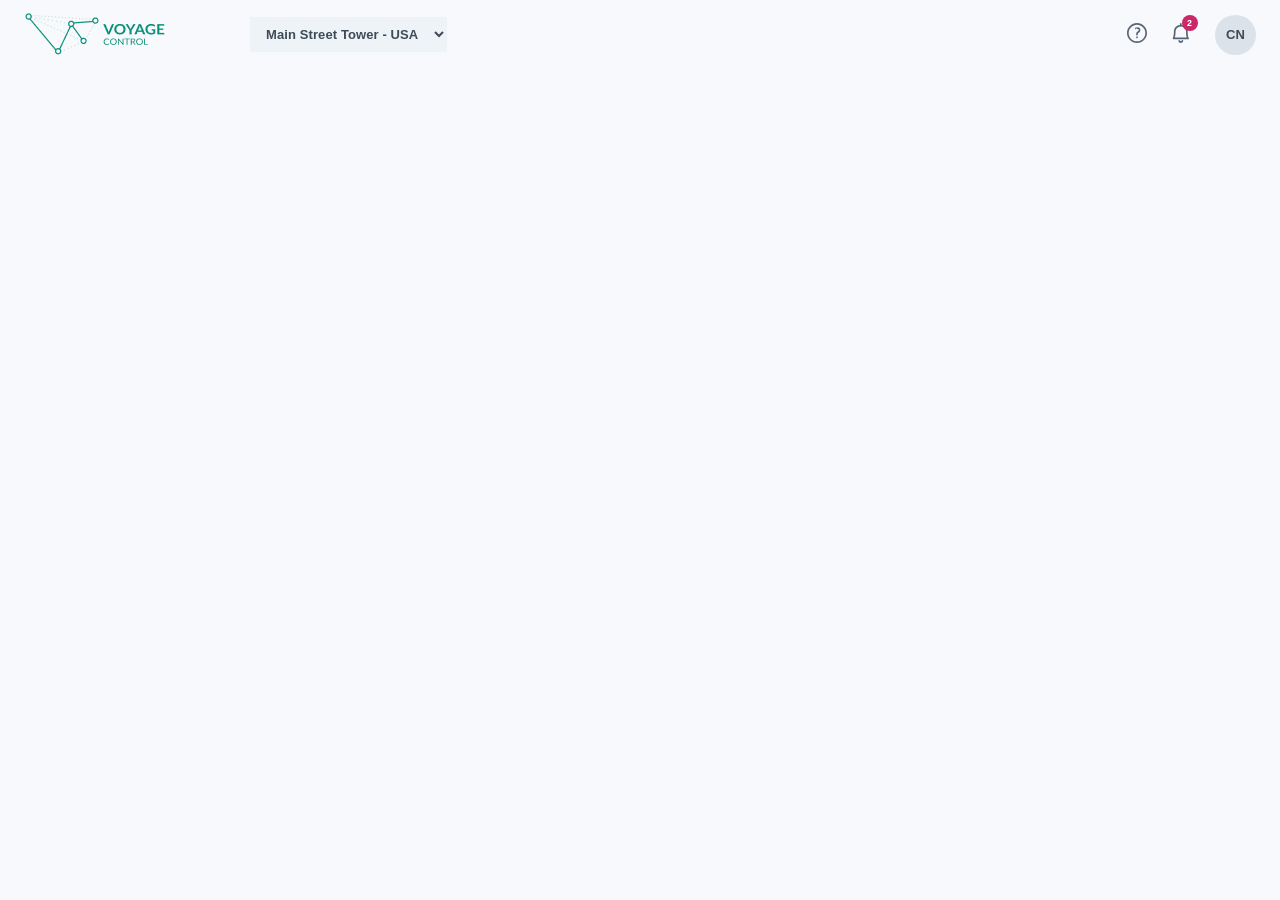
==== task-2/index.html @ c10b0221 "font face added and figma 2 started" ====
<!DOCTYPE html>
<html lang="en">
  <head>
    <meta charset="UTF-8" />
    <meta name="viewport" content="width=device-width, initial-scale=1.0" />
    <title>Voyage Control</title>
    <link rel="icon" type="image/x-icon" href="./assets/images/favicon.png" />
    <link rel="stylesheet" href="./assets/fonts/inter/stylesheet.css" />
    <link rel="stylesheet" href="./assets/fonts/poppins/stylesheet.css" />
    <link rel="stylesheet" href="./assets/css/style.css" />
  </head>
  <body>
    <!-- header -->
    <header class="container header">
      <nav class="header__nav">
        <a class="header__nav__logo" href="#">
          <img
            class="header__nav__logo__img"
            src="./assets/images/logo.png"
            alt="logo"
          />
        </a>
        <div class="header__nav__menu">
          <select class="header__nav__menu__select inter-13-bold" name="place">
            <option value="main street tower - usa">
              Main Street Tower - USA
            </option>
          </select>
          <div class="header__nav__menu__options">
            <button class="header__nav__menu__options__btn">
              <img
                class="header__nav__menu__options__btn__icon"
                src="./assets/images/help.svg"
                alt="help icon"
              />
            </button>
            <button class="header__nav__menu__options__btn relative">
              <img
                class="header__nav__menu__options__btn__icon"
                src="./assets/images/alram-bell.svg"
                alt="notification icon"
              />
              <span class="notification__count">2</span>
            </button>
            <button class="header__nav__menu__options__btnUser inter-13-bold">CN</button>
          </div>
        </div>
      </nav>
    </header>
  </body>
</html>
---- task-2/assets/fonts/inter/stylesheet.css ----
@font-face {
    font-family: 'Inter';
    src: url('Inter-ExtraLight.woff2') format('woff2'),
        url('Inter-ExtraLight.woff') format('woff'),
        url('Inter-ExtraLight.ttf') format('truetype');
    font-weight: 200;
    font-style: normal;
    font-display: swap;
}

@font-face {
    font-family: 'Inter';
    src: url('Inter-SemiBold.woff2') format('woff2'),
        url('Inter-SemiBold.woff') format('woff'),
        url('Inter-SemiBold.ttf') format('truetype');
    font-weight: 600;
    font-style: normal;
    font-display: swap;
}

@font-face {
    font-family: 'Inter';
    src: url('Inter-Light.woff2') format('woff2'),
        url('Inter-Light.woff') format('woff'),
        url('Inter-Light.ttf') format('truetype');
    font-weight: 300;
    font-style: normal;
    font-display: swap;
}

@font-face {
    font-family: 'Inter';
    src: url('Inter-Medium.woff2') format('woff2'),
        url('Inter-Medium.woff') format('woff'),
        url('Inter-Medium.ttf') format('truetype');
    font-weight: 500;
    font-style: normal;
    font-display: swap;
}

@font-face {
    font-family: 'Inter';
    src: url('Inter-Thin.woff2') format('woff2'),
        url('Inter-Thin.woff') format('woff'),
        url('Inter-Thin.ttf') format('truetype');
    font-weight: 100;
    font-style: normal;
    font-display: swap;
}

@font-face {
    font-family: 'Inter';
    src: url('Inter-Bold.woff2') format('woff2'),
        url('Inter-Bold.woff') format('woff'),
        url('Inter-Bold.ttf') format('truetype');
    font-weight: bold;
    font-style: normal;
    font-display: swap;
}

@font-face {
    font-family: 'Inter';
    src: url('Inter-Regular.woff2') format('woff2'),
        url('Inter-Regular.woff') format('woff'),
        url('Inter-Regular.ttf') format('truetype');
    font-weight: normal;
    font-style: normal;
    font-display: swap;
}
---- task-2/assets/fonts/poppins/stylesheet.css ----
@font-face {
    font-family: 'Poppins';
    src: url('Poppins-Regular.woff2') format('woff2'),
        url('Poppins-Regular.woff') format('woff'),
        url('Poppins-Regular.ttf') format('truetype');
    font-weight: normal;
    font-style: normal;
    font-display: swap;
}

@font-face {
    font-family: 'Poppins';
    src: url('Poppins-Light.woff2') format('woff2'),
        url('Poppins-Light.woff') format('woff'),
        url('Poppins-Light.ttf') format('truetype');
    font-weight: 300;
    font-style: normal;
    font-display: swap;
}

@font-face {
    font-family: 'Poppins';
    src: url('Poppins-Medium.woff2') format('woff2'),
        url('Poppins-Medium.woff') format('woff'),
        url('Poppins-Medium.ttf') format('truetype');
    font-weight: 500;
    font-style: normal;
    font-display: swap;
}

@font-face {
    font-family: 'Poppins';
    src: url('Poppins-Thin.woff2') format('woff2'),
        url('Poppins-Thin.woff') format('woff'),
        url('Poppins-Thin.ttf') format('truetype');
    font-weight: 100;
    font-style: normal;
    font-display: swap;
}

@font-face {
    font-family: 'Poppins';
    src: url('Poppins-SemiBold.woff2') format('woff2'),
        url('Poppins-SemiBold.woff') format('woff'),
        url('Poppins-SemiBold.ttf') format('truetype');
    font-weight: 600;
    font-style: normal;
    font-display: swap;
}

@font-face {
    font-family: 'Poppins';
    src: url('Poppins-ExtraLight.woff2') format('woff2'),
        url('Poppins-ExtraLight.woff') format('woff'),
        url('Poppins-ExtraLight.ttf') format('truetype');
    font-weight: 200;
    font-style: normal;
    font-display: swap;
}

@font-face {
    font-family: 'Poppins';
    src: url('Poppins-Bold.woff2') format('woff2'),
        url('Poppins-Bold.woff') format('woff'),
        url('Poppins-Bold.ttf') format('truetype');
    font-weight: bold;
    font-style: normal;
    font-display: swap;
}
---- task-2/assets/css/style.css ----
:root {
  --mono-bg: rgba(247, 249, 252, 1);
  --mono-body: rgba(63, 75, 87, 1);
  --mono-display: rgba(35, 45, 56, 1);
  --mono-label: rgba(87, 100, 115, 1);
  --mono-line: rgba(219, 226, 233, 1);
  --mono-white: rgba(255, 255, 255, 1);
  --mono-input: rgba(239, 243, 246, 1);
  --primary-default: rgba(11, 144, 123, 1);
  --secondary-default: rgba(31, 108, 191, 1);
  --warning-bg: rgba(255, 248, 233, 1);
  --warning-light: rgba(255, 235, 191, 1);
  --danger-default: rgba(202, 40, 103, 1);
}

* {
  box-sizing: border-box;
  margin: 0;
  padding: 0;
  line-height: 1;
}

html {
  font-size: 10px;
}
body {
  background: var(--mono-bg);
  color: #173b58;
  font-family: "Inter";
}

/* utility classes */

.inter-13-regular {
  font-size: 13px;
  font-weight: 500;
  line-height: 22px;
  letter-spacing: 0.1px;
}
.inter-13-bold {
  font-size: 13px;
  font-weight: 600;
  line-height: 22px;
  letter-spacing: 0.1px;
}
.inter-15-bold {
  font-size: 15px;
  font-weight: 600;
  line-height: 24px;
  letter-spacing: 0.1px;
}
.container {
  max-width: 1440px;
  margin: 0 auto;
  padding: 0 24px;
}
.relative {
  position: relative;
}

/* header */

.header__nav {
  display: flex;
  padding: 6px 0;
  align-items: center;
  gap: 24px;
}
.header__nav__logo {
  padding: 4px 60px 4px 0;
}
.header__nav__menu {
  display: flex;
  justify-content: space-between;
  align-items: center;
  gap: 24px;
  width: 100%;
}
.header__nav__menu__select {
  padding: 9px 12px;
  background: rgba(9, 115, 98, 0.04);
  border: none;
  color: var(--mono-body);
}
.header__nav__menu__options {
  display: flex;
  gap: 24px;
  justify-content: space-between;
  gap: 24px;
}
.header__nav__menu__options__btn {
  border: none;
  background: var(--mono-bg);
}
.header__nav__menu__options__btnUser {
  border: none;
  color: var(--mono-body);
  background: var(--mono-line);
  padding: 9px 11px;
  border-radius: 50%;
}
.header__nav__menu__options__btn__icon {
  width: 20px;
  height: 20px;
}

.notification__count {
  position: absolute;
  top: 0;
  left: 11px;
  background: var(--danger-default);
  color: var(--mono-white);
  border-radius: 50%;
  padding: 0 5px;
  font-size: 9px;
  font-weight: 600;
  line-height: 16px;
  letter-spacing: 1px;
  text-align: center;
}
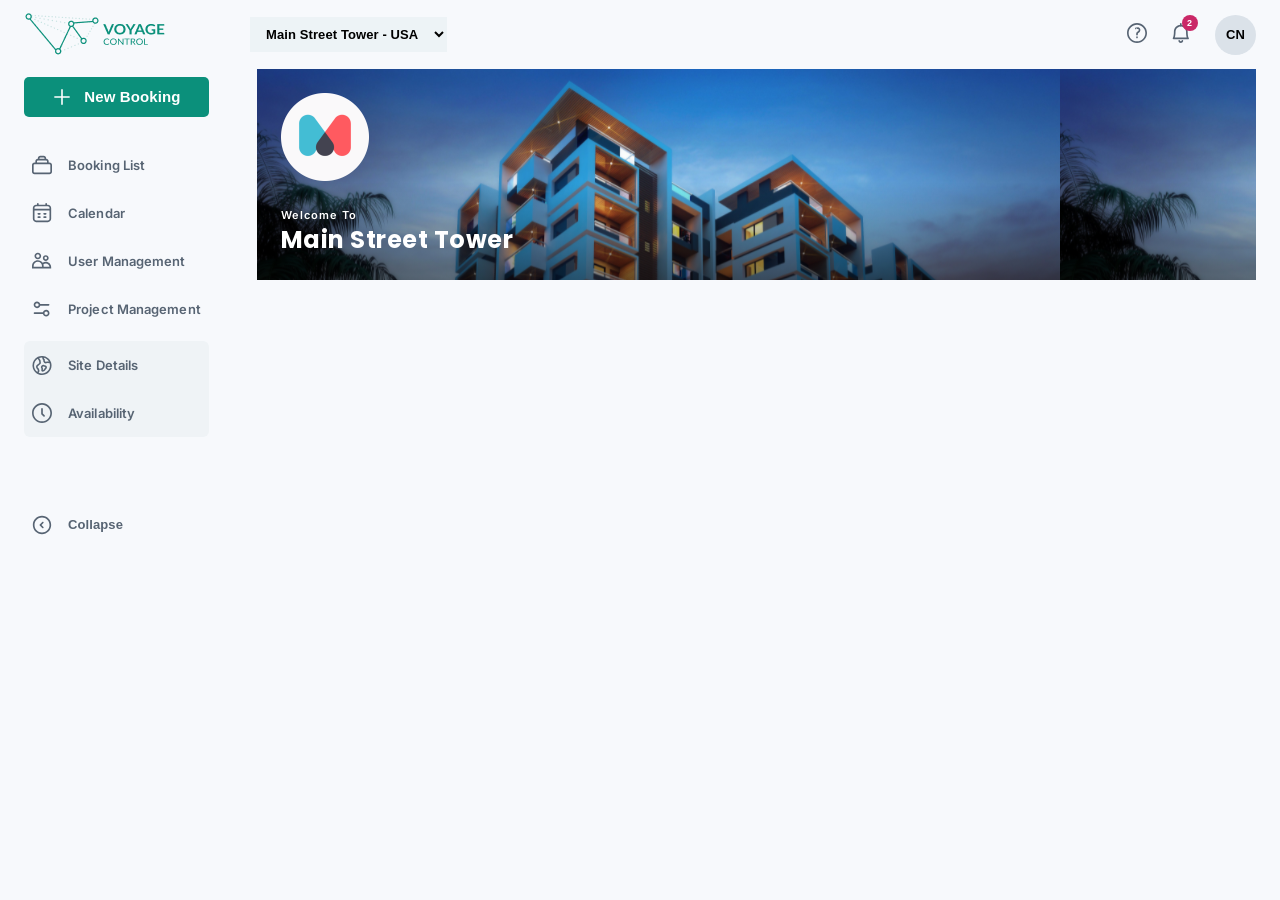
==== commit df009ba7: "figma 2 aside completed" ====
--- a/task-2/index.html
+++ b/task-2/index.html
@@ -42,10 +42,146 @@
               />
               <span class="notification__count">2</span>
             </button>
-            <button class="header__nav__menu__options__btnUser inter-13-bold">CN</button>
+            <div class="header__nav__menu__options__user">
+              <button
+                class="header__nav__menu__options__user__btn inter-13-bold"
+              >
+                CN
+              </button>
+              <ul
+                class="header__nav__menu__options__user__options inter-13-regular"
+              >
+                <li class="header__nav__menu__options__user__options__li">
+                  <img
+                    class="header__nav__menu__options__user__options__li__img"
+                    src="./assets/images/my-account.svg"
+                    alt="Profile"
+                  />
+                  My Account
+                </li>
+                <li class="header__nav__menu__options__user__options__li">
+                  <img
+                    class="header__nav__menu__options__user__options__li__img"
+                    src="./assets/images/my-organization.svg"
+                    alt="organization logo"
+                  />
+                  My Organization
+                </li>
+                <li class="header__nav__menu__options__user__options__li">
+                  <img
+                    class="header__nav__menu__options__user__options__li__img"
+                    src="./assets/images/notifications.svg"
+                    alt="notification bell"
+                  />
+                  Notifications
+                </li>
+                <li class="header__nav__menu__options__user__options__li">
+                  <img
+                    class="header__nav__menu__options__user__options__li__img"
+                    src="./assets/images/logout-in-circle.svg"
+                    alt="logout"
+                  />
+                  Log Out
+                </li>
+              </ul>
+            </div>
           </div>
         </div>
       </nav>
     </header>
+
+    <div class="content">
+      <!-- aside -->
+      <aside class="aside">
+        <button class="aside__booking-btn cursor-pointer">
+          <img class="aside__booking-btn__img aside-icon" src="./assets/images/new-booking.svg" alt="plus icon">
+          <span class="aside__booking-btn__text aside-label inter-15-bold">New Booking</span>
+        </button>
+        <ul class="aside__menu">
+          <li class="aside__menu__li cursor-pointer">
+            <img
+              class="aside__menu__li__img aside-icon"
+              src="./assets/images/booking-list.svg"
+              alt="list"
+            />
+            <span class="aside__menu__li__text aside-label inter-13-bold">
+              Booking List
+            </span>
+          </li>
+          <li class="aside__menu__li cursor-pointer">
+            <img
+              class="aside__menu__li__img aside-icon"
+              src="./assets/images/calandar.svg"
+              alt="calendar"
+            />
+            <span class="aside__menu__li__text aside-label inter-13-bold">
+              Calendar
+            </span>
+          </li>
+          <li class="aside__menu__li cursor-pointer">
+            <img
+              class="aside__menu__li__img aside-icon"
+              src="./assets/images/user-management.svg"
+              alt="user icon"
+            />
+            <span class="aside__menu__li__text aside-label inter-13-bold">
+              User Management
+            </span>
+          </li>
+          <li class="aside__menu__li cursor-pointer">
+            <img
+              class="aside__menu__li__img aside-icon"
+              src="./assets/images/project-management.svg"
+              alt="manage icon"
+            />
+            <span class="aside__menu__li__text aside-label inter-13-bold">
+              Project Management
+            </span>
+          </li>
+          <div class="aside__menu__diff">
+            <li class="aside__menu__li cursor-pointer">
+              <img
+                class="aside__menu__li__img aside-icon"
+                src="./assets/images/site-details.svg"
+                alt="earth icon"
+              />
+              <span class="aside__menu__li__text aside-label inter-13-bold">
+                Site Details
+              </span>
+            </li>
+            <li class="aside__menu__li cursor-pointer">
+              <img
+                class="aside__menu__li__img aside-icon"
+                src="./assets/images/availability.svg"
+                alt="clock"
+              />
+              <span class="aside__menu__li__text aside-label inter-13-bold">
+                Availability
+              </span>
+            </li>
+          </div>
+        </ul>
+        <button class="aside__collapse-btn cursor-pointer">
+          <img class="aside__collapse-btn__img aside-icon" src="./assets/images/collapse.svg" alt="collapse icon" >
+          <span class="aside__collapse-btn__text aside-label aside-label inter-13-bold">
+            Collapse
+          </span>
+        </button>
+      </aside>
+
+      <main class="main">
+        <div class="main__banner">
+          <img class="main__banner__logo" src="./assets/images/m-logo.png" alt="main street tower logo">
+          <div class="main__banner__card">
+            <h6 class="main__banner__card__greeting">Welcome To</h6>
+            <h5 class="main__banner__card__place">Main Street Tower</h5>
+          </div>
+        </div>
+      </main>
+    </div>
+
+    <!-- script -->
+    <script src="./assets/js/jquery-3.7.1.min.js.js"></script>
+    <script src="./assets/js/script.js"></script>
   </body>
 </html>
--- a/task-2/assets/css/style.css
+++ b/task-2/assets/css/style.css
@@ -25,7 +25,7 @@
 }
 body {
   background: var(--mono-bg);
-  color: #173b58;
+  color: var(--mono-body);
   font-family: "Inter";
 }
 
@@ -50,12 +50,15 @@
   letter-spacing: 0.1px;
 }
 .container {
+  padding: 0 24px;
   max-width: 1440px;
   margin: 0 auto;
-  padding: 0 24px;
 }
 .relative {
   position: relative;
+}
+.cursor-pointer {
+  cursor: pointer;
 }
 
 /* header */
@@ -80,7 +83,6 @@
   padding: 9px 12px;
   background: rgba(9, 115, 98, 0.04);
   border: none;
-  color: var(--mono-body);
 }
 .header__nav__menu__options {
   display: flex;
@@ -91,19 +93,11 @@
 .header__nav__menu__options__btn {
   border: none;
   background: var(--mono-bg);
-}
-.header__nav__menu__options__btnUser {
-  border: none;
-  color: var(--mono-body);
-  background: var(--mono-line);
-  padding: 9px 11px;
-  border-radius: 50%;
 }
 .header__nav__menu__options__btn__icon {
   width: 20px;
   height: 20px;
 }
-
 .notification__count {
   position: absolute;
   top: 0;
@@ -118,3 +112,152 @@
   letter-spacing: 1px;
   text-align: center;
 }
+.header__nav__menu__options__user {
+  position: relative;
+}
+.header__nav__menu__options__user__btn {
+  border: none;
+  background: var(--mono-line);
+  padding: 9px 11px;
+  border-radius: 50%;
+}
+.header__nav__menu__options__user__options {
+  list-style: none;
+  background: var(--mono-white);
+  padding: 16px 8px;
+  border-radius: 8px;
+  position: absolute;
+  right: -20px;
+  z-index: 4;
+  display: none;
+}
+.header__nav__menu__options__user__options__li {
+  padding: 5px 16px 5px 4px;
+  color: var(--mono-label);
+  display: flex;
+  align-items: center;
+  text-wrap: nowrap;
+}
+.header__nav__menu__options__user__options__li__img {
+  width: 16px;
+  height: 16px;
+  margin-right: 12px;
+}
+.content {
+  max-width: 1440px;
+  margin: 0 auto;
+  display: flex;
+  gap: 0;
+}
+
+/* aside */
+
+.aside {
+  padding: 8px 24px 24px 24px;
+  display: flex;
+  flex-direction: column;
+  justify-content: space-between;
+  gap: 24px;
+}
+.aside-icon {
+  width: 20px;
+  height: 20px;
+}
+.aside-label {
+  text-wrap: nowrap;
+}
+.aside__booking-btn {
+  width: 100%;
+  padding: 8px;
+  display: flex;
+  gap: 12px;
+  align-items: center;
+  justify-content: center;
+  width: 100%;
+  color: var(--mono-white);
+  background: var(--primary-default);
+  border: none;
+  border-radius: 5px;
+}
+.aside__booking-btn__img {
+  margin: 2px 0;
+}
+.aside__menu {
+  list-style: none;
+  padding: 8px 0 48px 0;
+  display: flex;
+  flex-direction: column;
+  gap: 16px;
+}
+.aside__menu__li {
+  display: flex;
+  align-items: center;
+  gap: 16px;
+  padding: 5px 8px;
+  color: var(--mono-label);
+}
+.aside__menu__diff {
+  padding: 8px 0;
+  background: var(--mono-input);
+  display: flex;
+  flex-direction: column;
+  gap: 16px;
+  border-radius: 6px;
+}
+.aside__collapse-btn {
+  padding: 5px 8px;
+  display: flex;
+  align-items: center;
+  gap: 16px;
+  border: none;
+  background: var(--mono-bg);
+  color: var(--mono-label);
+}
+.aside__menu__li__img,
+.aside__collapse-btn__img {
+  margin: 1px 0;
+}
+.aside__collapse-btn__img {
+  transition: transform 0.3s ease;
+}
+.rotate-18 {
+  transform: rotate(180deg) !important;
+}
+
+/* main */
+
+.main {
+  padding: 0 24px;
+  width: 100%;
+}
+
+.main__banner {
+  background-image: url("../images/main-street-tower.png");
+}
+.main__banner__logo {
+  margin: 24px 0 0 24px;
+  width: 88px;
+  height: auto;
+}
+.main__banner__card {
+  padding: 24px;
+  color: var(--mono-white);
+  background: linear-gradient(
+    180deg,
+    rgba(0, 0, 0, 0) 0%,
+    rgba(0, 0, 0, 0.5) 100%
+  );
+}
+.main__banner__card__greeting {
+  font-size: 11px;
+  font-weight: 600;
+  line-height: 18px;
+  letter-spacing: 1px;
+}
+.main__banner__card__place {
+  font-family: Poppins;
+  font-size: 24px;
+  font-weight: 700;
+  line-height: 32px;
+  letter-spacing: 0.5px;
+}
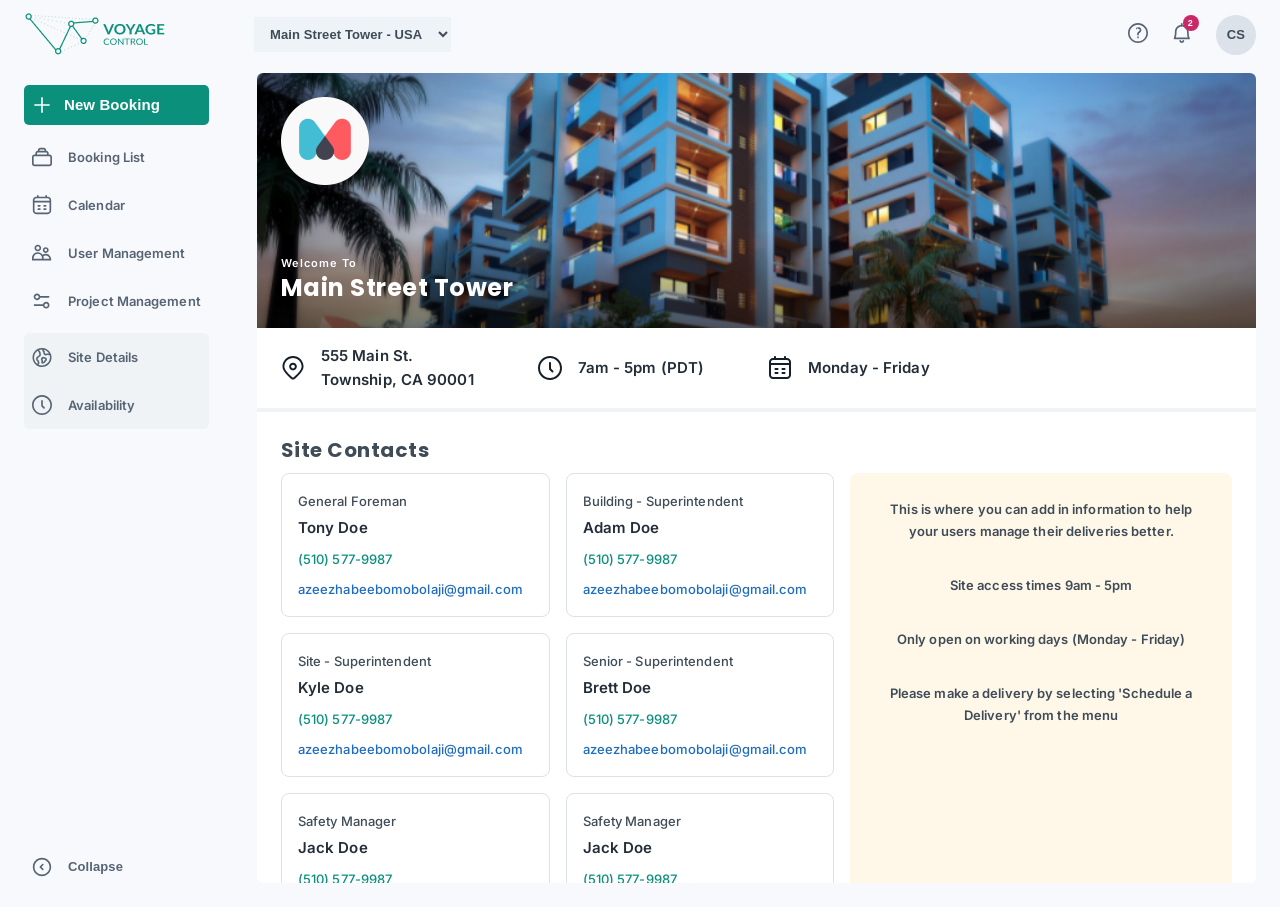
==== commit b59e9654: "figma 2 structure completed" ====
--- a/task-2/index.html
+++ b/task-2/index.html
@@ -1,187 +1,238 @@
 <!DOCTYPE html>
 <html lang="en">
-  <head>
-    <meta charset="UTF-8" />
-    <meta name="viewport" content="width=device-width, initial-scale=1.0" />
-    <title>Voyage Control</title>
-    <link rel="icon" type="image/x-icon" href="./assets/images/favicon.png" />
-    <link rel="stylesheet" href="./assets/fonts/inter/stylesheet.css" />
-    <link rel="stylesheet" href="./assets/fonts/poppins/stylesheet.css" />
-    <link rel="stylesheet" href="./assets/css/style.css" />
-  </head>
-  <body>
-    <!-- header -->
-    <header class="container header">
-      <nav class="header__nav">
-        <a class="header__nav__logo" href="#">
-          <img
-            class="header__nav__logo__img"
-            src="./assets/images/logo.png"
-            alt="logo"
-          />
-        </a>
-        <div class="header__nav__menu">
-          <select class="header__nav__menu__select inter-13-bold" name="place">
-            <option value="main street tower - usa">
-              Main Street Tower - USA
-            </option>
-          </select>
-          <div class="header__nav__menu__options">
-            <button class="header__nav__menu__options__btn">
-              <img
-                class="header__nav__menu__options__btn__icon"
-                src="./assets/images/help.svg"
-                alt="help icon"
-              />
+
+<head>
+  <meta charset="UTF-8" />
+  <meta name="viewport" content="width=device-width, initial-scale=1.0" />
+  <title>Voyage Control</title>
+  <link rel="icon" type="image/x-icon" href="./assets/images/favicon.png" />
+  <link rel="stylesheet" href="./assets/fonts/inter/stylesheet.css" />
+  <link rel="stylesheet" href="./assets/fonts/poppins/stylesheet.css" />
+  <link rel="stylesheet" href="./assets/css/style.css" />
+</head>
+
+<body>
+  <!-- header -->
+  <header class="container header">
+    <nav class="header__nav">
+      <a class="header__nav__logo" href="#">
+        <img class="header__nav__logo__img" src="./assets/images/logo.png" alt="logo" />
+      </a>
+      <div class="header__nav__menu">
+        <select class="header__nav__menu__select inter-13-bold" name="place">
+          <option value="main street tower - usa">
+            Main Street Tower - USA
+          </option>
+        </select>
+        <div class="header__nav__menu__options">
+          <button class="header__nav__menu__options__btn cursor-pointer">
+            <img class="header__nav__menu__options__btn__icon" src="./assets/images/help.svg" alt="help icon" />
+          </button>
+          <button class="header__nav__menu__options__btn relative cursor-pointer">
+            <img class="header__nav__menu__options__btn__icon" src="./assets/images/alram-bell.svg"
+              alt="notification icon" />
+            <span class="notification__count">2</span>
+          </button>
+          <div class="header__nav__menu__options__user">
+            <button class="header__nav__menu__options__user__btn inter-13-bold cursor-pointer">
+              CS
             </button>
-            <button class="header__nav__menu__options__btn relative">
-              <img
-                class="header__nav__menu__options__btn__icon"
-                src="./assets/images/alram-bell.svg"
-                alt="notification icon"
-              />
-              <span class="notification__count">2</span>
-            </button>
-            <div class="header__nav__menu__options__user">
-              <button
-                class="header__nav__menu__options__user__btn inter-13-bold"
-              >
-                CN
-              </button>
-              <ul
-                class="header__nav__menu__options__user__options inter-13-regular"
-              >
-                <li class="header__nav__menu__options__user__options__li">
-                  <img
-                    class="header__nav__menu__options__user__options__li__img"
-                    src="./assets/images/my-account.svg"
-                    alt="Profile"
-                  />
-                  My Account
-                </li>
-                <li class="header__nav__menu__options__user__options__li">
-                  <img
-                    class="header__nav__menu__options__user__options__li__img"
-                    src="./assets/images/my-organization.svg"
-                    alt="organization logo"
-                  />
-                  My Organization
-                </li>
-                <li class="header__nav__menu__options__user__options__li">
-                  <img
-                    class="header__nav__menu__options__user__options__li__img"
-                    src="./assets/images/notifications.svg"
-                    alt="notification bell"
-                  />
-                  Notifications
-                </li>
-                <li class="header__nav__menu__options__user__options__li">
-                  <img
-                    class="header__nav__menu__options__user__options__li__img"
-                    src="./assets/images/logout-in-circle.svg"
-                    alt="logout"
-                  />
-                  Log Out
-                </li>
-              </ul>
-            </div>
+            <ul class="header__nav__menu__options__user__options inter-13-regular">
+              <li class="header__nav__menu__options__user__options__li">
+                <img class="header__nav__menu__options__user__options__li__img" src="./assets/images/my-account.svg"
+                  alt="Profile" />
+                My Account
+              </li>
+              <li class="header__nav__menu__options__user__options__li">
+                <img class="header__nav__menu__options__user__options__li__img"
+                  src="./assets/images/my-organization.svg" alt="organization logo" />
+                My Organization
+              </li>
+              <li class="header__nav__menu__options__user__options__li">
+                <img class="header__nav__menu__options__user__options__li__img" src="./assets/images/notifications.svg"
+                  alt="notification bell" />
+                Notifications
+              </li>
+              <li class="header__nav__menu__options__user__options__li">
+                <img class="header__nav__menu__options__user__options__li__img"
+                  src="./assets/images/logout-in-circle.svg" alt="logout" />
+                Log Out
+              </li>
+            </ul>
           </div>
         </div>
-      </nav>
-    </header>
-
-    <div class="content">
-      <!-- aside -->
-      <aside class="aside">
+      </div>
+    </nav>
+  </header>
+
+  <div class="content">
+    <!-- aside -->
+    <aside class="aside">
+      <ul class="aside__menu">
         <button class="aside__booking-btn cursor-pointer">
           <img class="aside__booking-btn__img aside-icon" src="./assets/images/new-booking.svg" alt="plus icon">
           <span class="aside__booking-btn__text aside-label inter-15-bold">New Booking</span>
         </button>
-        <ul class="aside__menu">
+        <li class="aside__menu__li cursor-pointer">
+          <img class="aside__menu__li__img aside-icon" src="./assets/images/booking-list.svg" alt="list" />
+          <span class="aside__menu__li__text aside-label inter-13-bold">
+            Booking List
+          </span>
+        </li>
+        <li class="aside__menu__li cursor-pointer">
+          <img class="aside__menu__li__img aside-icon" src="./assets/images/calandar.svg" alt="calendar" />
+          <span class="aside__menu__li__text aside-label inter-13-bold">
+            Calendar
+          </span>
+        </li>
+        <li class="aside__menu__li cursor-pointer">
+          <img class="aside__menu__li__img aside-icon" src="./assets/images/user-management.svg" alt="user icon" />
+          <span class="aside__menu__li__text aside-label inter-13-bold">
+            User Management
+          </span>
+        </li>
+        <li class="aside__menu__li cursor-pointer">
+          <img class="aside__menu__li__img aside-icon" src="./assets/images/project-management.svg" alt="manage icon" />
+          <span class="aside__menu__li__text aside-label inter-13-bold">
+            Project Management
+          </span>
+        </li>
+        <div class="aside__menu__diff">
           <li class="aside__menu__li cursor-pointer">
-            <img
-              class="aside__menu__li__img aside-icon"
-              src="./assets/images/booking-list.svg"
-              alt="list"
-            />
+            <img class="aside__menu__li__img aside-icon" src="./assets/images/site-details.svg" alt="earth icon" />
             <span class="aside__menu__li__text aside-label inter-13-bold">
-              Booking List
+              Site Details
             </span>
           </li>
           <li class="aside__menu__li cursor-pointer">
-            <img
-              class="aside__menu__li__img aside-icon"
-              src="./assets/images/calandar.svg"
-              alt="calendar"
-            />
+            <img class="aside__menu__li__img aside-icon" src="./assets/images/availability.svg" alt="clock" />
             <span class="aside__menu__li__text aside-label inter-13-bold">
-              Calendar
+              Availability
             </span>
           </li>
-          <li class="aside__menu__li cursor-pointer">
-            <img
-              class="aside__menu__li__img aside-icon"
-              src="./assets/images/user-management.svg"
-              alt="user icon"
-            />
-            <span class="aside__menu__li__text aside-label inter-13-bold">
-              User Management
-            </span>
-          </li>
-          <li class="aside__menu__li cursor-pointer">
-            <img
-              class="aside__menu__li__img aside-icon"
-              src="./assets/images/project-management.svg"
-              alt="manage icon"
-            />
-            <span class="aside__menu__li__text aside-label inter-13-bold">
-              Project Management
-            </span>
-          </li>
-          <div class="aside__menu__diff">
-            <li class="aside__menu__li cursor-pointer">
-              <img
-                class="aside__menu__li__img aside-icon"
-                src="./assets/images/site-details.svg"
-                alt="earth icon"
-              />
-              <span class="aside__menu__li__text aside-label inter-13-bold">
-                Site Details
-              </span>
-            </li>
-            <li class="aside__menu__li cursor-pointer">
-              <img
-                class="aside__menu__li__img aside-icon"
-                src="./assets/images/availability.svg"
-                alt="clock"
-              />
-              <span class="aside__menu__li__text aside-label inter-13-bold">
-                Availability
-              </span>
-            </li>
+        </div>
+      </ul>
+      <button class="aside__collapse-btn cursor-pointer">
+        <img class="aside__collapse-btn__img aside-icon" src="./assets/images/collapse.svg" alt="collapse icon">
+        <span class="aside__collapse-btn__text aside-label aside-label inter-13-bold">
+          Collapse
+        </span>
+      </button>
+    </aside>
+
+    <div class="site">
+      <div class="site__banner">
+        <img class="site__banner__logo" src="./assets/images/m-logo.png" alt="main street tower logo">
+        <div class="site__banner__card">
+          <h6 class="site__banner__card__greeting">Welcome To</h6>
+          <h2 class="site__banner__card__place">Main Street Tower</h2>
+        </div>
+      </div>
+      <section class="site__info">
+        <div class="site__info__box">
+          <img class="site__info__box__img" src="./assets/images/location.svg" alt="location icon">
+          <h4 class="site__info__box__text inter-15-bold">
+            555 Main St.<br />
+            Township, CA 90001
+          </h4>
+        </div>
+        <div class="site__info__box">
+          <img class="site__info__box__img" src="./assets/images/timing.svg" alt="clock icon">
+          <h4 class="site__info__box__text inter-15-bold">
+            7am - 5pm (PDT)
+          </h4>
+        </div>
+        <div class="site__info__box">
+          <img class="site__info__box__img" src="./assets/images/working-days.svg" alt="calendar icon">
+          <h4 class="site__info__box__text inter-15-bold">
+            Monday - Friday
+          </h4>
+        </div>
+      </section>
+      <hr class="site__hr">
+      <section class="site__contacts">
+        <h3 class="site__contacts__title">Site Contacts</h3>
+        <div class="site__contacts__container">
+          <div class="site__contacts__container__contact">
+            <div class="site__contacts__container__contact__card">
+              <div class="site__contacts__container__contact__card__user">
+                <p class="inter-13-regular">General Foreman</p>
+                <h4 class="site__contacts__container__contact__card__user__name inter-15-bold ">Tony Doe</h4>
+              </div>
+              <p class="site__contacts__container__contact__card__number  inter-13-regular">(510) 577-9987</p>
+              <p class="site__contacts__container__contact__card__email inter-13-regular">azeezhabeebomobolaji@gmail.com</p>
+            </div>
+            <div class="site__contacts__container__contact__card">
+              <div class="site__contacts__container__contact__card__user">
+                <p class="inter-13-regular">Building - Superintendent</p>
+                <h4 class="site__contacts__container__contact__card__user__name inter-15-bold">Adam Doe</h4>
+              </div>
+              <p class="site__contacts__container__contact__card__number inter-13-regular">(510) 577-9987</p>
+              <p class="site__contacts__container__contact__card__email inter-13-regular">azeezhabeebomobolaji@gmail.com</p>
+            </div>
+            <div class="site__contacts__container__contact__card">
+              <div class="site__contacts__container__contact__card__user">
+                <p class="inter-13-regular">Site - Superintendent</p>
+                <h4 class="site__contacts__container__contact__card__user__name inter-15-bold">Kyle Doe</h4>
+              </div>
+              <p class="site__contacts__container__contact__card__number inter-13-regular">(510) 577-9987</p>
+              <p class="site__contacts__container__contact__card__email inter-13-regular">azeezhabeebomobolaji@gmail.com</p>
+            </div>
+            <div class="site__contacts__container__contact__card">
+              <div class="site__contacts__container__contact__card__user">
+                <p class="inter-13-regular">Senior - Superintendent</p>
+                <h4 class="site__contacts__container__contact__card__user__name inter-15-bold">Brett Doe</h4>
+              </div>
+              <p class="site__contacts__container__contact__card__number inter-13-regular">(510) 577-9987</p>
+              <p class="site__contacts__container__contact__card__email inter-13-regular">azeezhabeebomobolaji@gmail.com</p>
+            </div>
+            <div class="site__contacts__container__contact__card">
+              <div class="site__contacts__container__contact__card__user">
+                <p class="inter-13-regular">Safety Manager</p>
+                <h4 class="site__contacts__container__contact__card__user__name inter-15-bold">Jack Doe</h4>
+              </div>
+              <p class="site__contacts__container__contact__card__number inter-13-regular">(510) 577-9987</p>
+              <p class="site__contacts__container__contact__card__email inter-13-regular">azeezhabeebomobolaji@gmail.com</p>
+            </div>
+            <div class="site__contacts__container__contact__card">
+              <div class="site__contacts__container__contact__card__user">
+                <p class="inter-13-regular">Safety Manager</p>
+                <h4 class="site__contacts__container__contact__card__user__name inter-15-bold">Jack Doe</h4>
+              </div>
+              <p class="site__contacts__container__contact__card__number inter-13-regular">(510) 577-9987</p>
+              <p class="site__contacts__container__contact__card__email inter-13-regular">azeezhabeebomobolaji@gmail.com</p>
+            </div>
+            <div class="site__contacts__container__contact__card">
+              <div class="site__contacts__container__contact__card__user">
+                <p class="inter-13-regular">Safety Manager</p>
+                <h4 class="site__contacts__container__contact__card__user__name inter-15-bold">Jack Doe</h4>
+              </div>
+              <p class="site__contacts__container__contact__card__number inter-13-regular">(510) 577-9987</p>
+              <p class="site__contacts__container__contact__card__email inter-13-regular">azeezhabeebomobolaji@gmail.com</p>
+            </div>
           </div>
-        </ul>
-        <button class="aside__collapse-btn cursor-pointer">
-          <img class="aside__collapse-btn__img aside-icon" src="./assets/images/collapse.svg" alt="collapse icon" >
-          <span class="aside__collapse-btn__text aside-label aside-label inter-13-bold">
-            Collapse
-          </span>
-        </button>
-      </aside>
-
-      <main class="main">
-        <div class="main__banner">
-          <img class="main__banner__logo" src="./assets/images/m-logo.png" alt="main street tower logo">
-          <div class="main__banner__card">
-            <h6 class="main__banner__card__greeting">Welcome To</h6>
-            <h5 class="main__banner__card__place">Main Street Tower</h5>
+          <div class="site__contacts__container__warning">
+            <p class="inter-13-bold">
+              This is where you can add in information to help your users manage their deliveries better.
+            </p>
+            <p class="inter-13-bold">
+              Site access times 9am - 5pm
+            </p>
+            <p class="inter-13-bold">
+              Only open on working days (Monday - Friday)
+            </p>
+            <p class="inter-13-bold">
+              Please make a delivery by selecting 'Schedule a Delivery' from the menu
+            </p>
           </div>
         </div>
-      </main>
+      </section>
     </div>
-
-    <!-- script -->
-    <script src="./assets/js/jquery-3.7.1.min.js.js"></script>
-    <script src="./assets/js/script.js"></script>
-  </body>
-</html>
+  </div>
+
+  <!-- script -->
+  <script src="./assets/js/jquery-3.7.1.min.js.js"></script>
+  <script src="./assets/js/script.js"></script>
+</body>
+
+</html>
--- a/task-2/assets/css/style.css
+++ b/task-2/assets/css/style.css
@@ -70,7 +70,7 @@
   gap: 24px;
 }
 .header__nav__logo {
-  padding: 4px 60px 4px 0;
+  padding: 4px 64px 4px 0;
 }
 .header__nav__menu {
   display: flex;
@@ -82,6 +82,7 @@
 .header__nav__menu__select {
   padding: 9px 12px;
   background: rgba(9, 115, 98, 0.04);
+  color: var(--mono-body);
   border: none;
 }
 .header__nav__menu__options {
@@ -120,6 +121,7 @@
   background: var(--mono-line);
   padding: 9px 11px;
   border-radius: 50%;
+  color: var(--mono-body);
 }
 .header__nav__menu__options__user__options {
   list-style: none;
@@ -131,6 +133,16 @@
   z-index: 4;
   display: none;
 }
+.header__nav__menu__options__user__options::before {
+  content: "\A";
+  border-style: solid;
+  border-width: 21px 30px 21px 0px;
+  border-color: transparent var(--mono-white) transparent transparent;
+  position: absolute;
+  transform: rotate(90deg);
+  top: -15px;
+  right: 25px;
+}
 .header__nav__menu__options__user__options__li {
   padding: 5px 16px 5px 4px;
   color: var(--mono-label);
@@ -143,6 +155,7 @@
   height: 16px;
   margin-right: 12px;
 }
+
 .content {
   max-width: 1440px;
   margin: 0 auto;
@@ -171,8 +184,6 @@
   padding: 8px;
   display: flex;
   gap: 12px;
-  align-items: center;
-  justify-content: center;
   width: 100%;
   color: var(--mono-white);
   background: var(--primary-default);
@@ -187,6 +198,7 @@
   padding: 8px 0 48px 0;
   display: flex;
   flex-direction: column;
+  align-items: start;
   gap: 16px;
 }
 .aside__menu__li {
@@ -198,11 +210,12 @@
 }
 .aside__menu__diff {
   padding: 8px 0;
+  width: 100%;
+  display: flex;
+  flex-direction: column;
+  gap: 16px;
+  border-radius: 6px;
   background: var(--mono-input);
-  display: flex;
-  flex-direction: column;
-  gap: 16px;
-  border-radius: 6px;
 }
 .aside__collapse-btn {
   padding: 5px 8px;
@@ -224,22 +237,32 @@
   transform: rotate(180deg) !important;
 }
 
-/* main */
-
-.main {
-  padding: 0 24px;
-  width: 100%;
-}
-
-.main__banner {
+/* site */
+
+.site {
+  margin: 4px 24px 24px 24px;
+  width: 100%;
+  max-height: 90vh;
+  border-radius: 6px;
+  overflow: hidden;
+  overflow: scroll;
+  scrollbar-width: none;
+  background: var(--mono-white);
+}
+
+.site__banner {
   background-image: url("../images/main-street-tower.png");
-}
-.main__banner__logo {
-  margin: 24px 0 0 24px;
+  background-position: center;
+  background-repeat: no-repeat;
+  background-size: cover;
+}
+.site__banner__logo {
+  margin: 24px;
   width: 88px;
   height: auto;
 }
-.main__banner__card {
+.site__banner__card {
+  margin-top: 20px;
   padding: 24px;
   color: var(--mono-white);
   background: linear-gradient(
@@ -248,16 +271,87 @@
     rgba(0, 0, 0, 0.5) 100%
   );
 }
-.main__banner__card__greeting {
+.site__banner__card__greeting {
   font-size: 11px;
   font-weight: 600;
   line-height: 18px;
   letter-spacing: 1px;
 }
-.main__banner__card__place {
+.site__banner__card__place {
   font-family: Poppins;
   font-size: 24px;
   font-weight: 700;
   line-height: 32px;
   letter-spacing: 0.5px;
 }
+.site__info {
+  display: flex;
+  gap: 64px;
+  padding: 16px 24px;
+}
+.site__info__box {
+  display: flex;
+  align-items: center;
+  gap: 16px;
+  color: var(--mono-display);
+}
+.site__info__box__img {
+  width: 24px;
+  height: 24px;
+}
+.site__hr {
+  border: 2px solid var(--mono-input);
+}
+.site__contacts {
+  padding: 24px;
+}
+.site__contacts__title {
+  font-family: Poppins;
+  font-size: 20px;
+  font-weight: 700;
+  line-height: 28px;
+  letter-spacing: 0.5px;
+  margin-bottom: 9px;
+}
+.site__contacts__container {
+  display: flex;
+  justify-content: space-between;
+  gap: 16px;
+}
+.site__contacts__container__contact {
+  display: flex;
+  flex-wrap: wrap;
+  align-items: start;
+  gap: 16px;
+  width: 100%;
+}
+.site__contacts__container__contact__card {
+  padding: 16px;
+  display: flex;
+  gap: 8px;
+  flex-direction: column;
+  border: 1px solid var(--mono-line);
+  border-radius: 8px;
+  width: calc(100% / 2 - 8px);
+}
+.site__contacts__container__contact__card__user__name {
+  margin-top: 4px;
+  color: var(--mono-display);
+}
+.site__contacts__container__warning {
+  max-height: fit-content;
+  padding: 24px;
+  display: flex;
+  text-align: center;
+  flex-direction: column;
+  gap: 32px;
+  border: 1px solid var(--warning-bg);
+  border-radius: 8px;
+  background: var(--warning-bg);
+}
+.site__contacts__container__contact__card__number {
+  color: var(--primary-default);
+}
+.site__contacts__container__contact__card__email {
+  color: var(--secondary-default);
+}
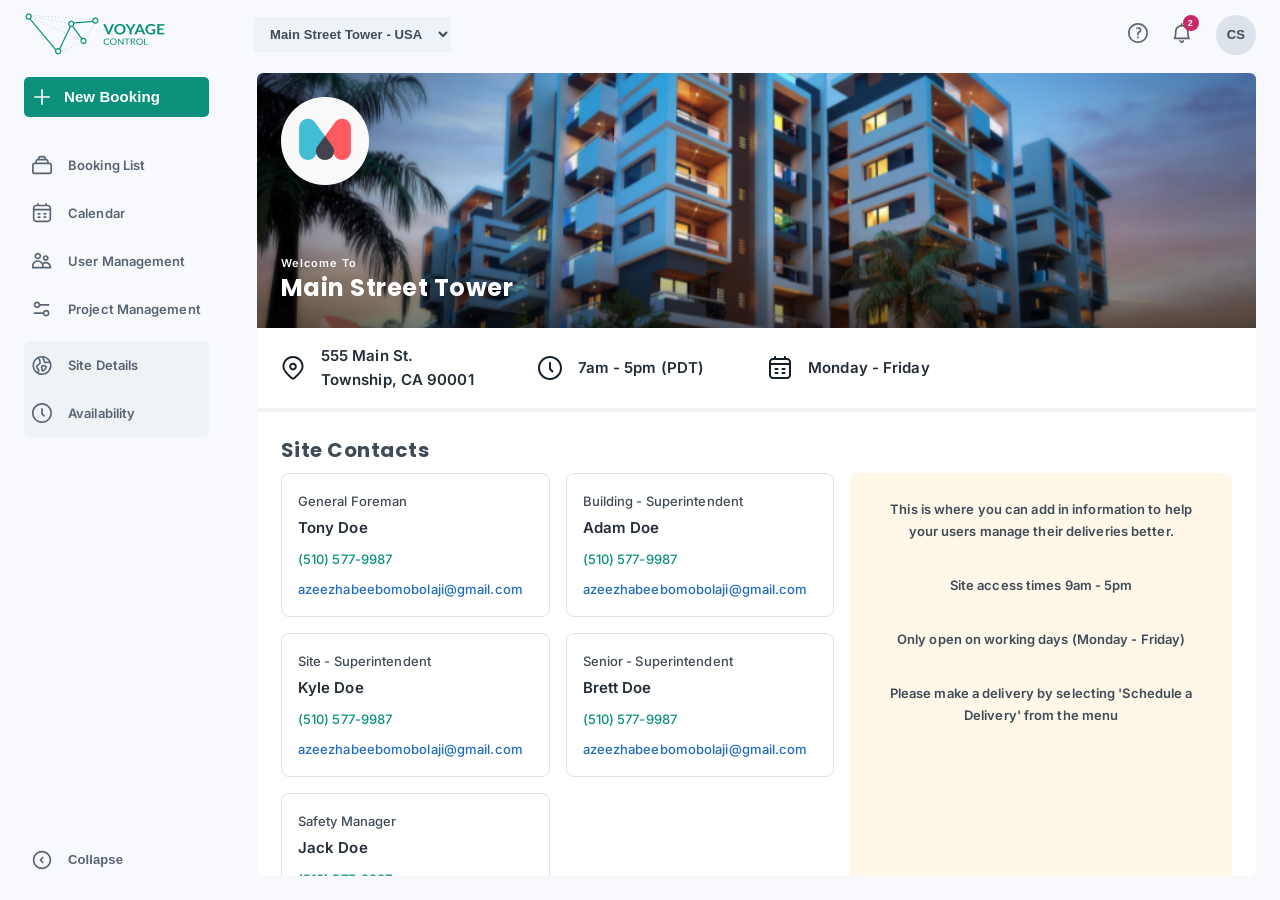
==== commit 0407a6bc: "figma-2 main section and hamburger menu completed" ====
--- a/task-2/index.html
+++ b/task-2/index.html
@@ -1,238 +1,385 @@
 <!DOCTYPE html>
 <html lang="en">
+  <head>
+    <meta charset="UTF-8" />
+    <meta name="viewport" content="width=device-width, initial-scale=1.0" />
+    <title>Voyage Control</title>
+    <link rel="icon" type="image/x-icon" href="./assets/images/favicon.png" />
+    <link rel="stylesheet" href="./assets/fonts/inter/stylesheet.css" />
+    <link rel="stylesheet" href="./assets/fonts/poppins/stylesheet.css" />
+    <link rel="stylesheet" href="./assets/css/style.css" />
+  </head>
 
-<head>
-  <meta charset="UTF-8" />
-  <meta name="viewport" content="width=device-width, initial-scale=1.0" />
-  <title>Voyage Control</title>
-  <link rel="icon" type="image/x-icon" href="./assets/images/favicon.png" />
-  <link rel="stylesheet" href="./assets/fonts/inter/stylesheet.css" />
-  <link rel="stylesheet" href="./assets/fonts/poppins/stylesheet.css" />
-  <link rel="stylesheet" href="./assets/css/style.css" />
-</head>
+  <body>
+    <!-- header -->
+    <header class="container header">
+      <nav class="header__nav">
+        <img
+          class="header__nav__hamburger cursor-pointer"
+          src="./assets/images/hamburger.svg"
+          alt="menu icon"
+        />
+        <a class="header__nav__logo" href="#">
+          <img
+            class="header__nav__logo__img"
+            src="./assets/images/logo.png"
+            alt="logo"
+          />
+        </a>
+        <div class="header__nav__menu">
+          <select class="header__nav__menu__select inter-13-bold" name="place">
+            <option value="main street tower - usa">
+              Main Street Tower - USA
+            </option>
+          </select>
+          <div class="header__nav__menu__options">
+            <button class="header__nav__menu__options__btn cursor-pointer">
+              <img
+                class="header__nav__menu__options__btn__icon"
+                src="./assets/images/help.svg"
+                alt="help icon"
+              />
+            </button>
+            <button
+              class="header__nav__menu__options__btn relative cursor-pointer"
+            >
+              <img
+                class="header__nav__menu__options__btn__icon"
+                src="./assets/images/alram-bell.svg"
+                alt="notification icon"
+              />
+              <span class="notification__count">2</span>
+            </button>
+            <div class="header__nav__menu__options__user">
+              <button
+                class="header__nav__menu__options__user__btn inter-13-bold cursor-pointer"
+              >
+                CS
+              </button>
+              <ul
+                class="header__nav__menu__options__user__options inter-13-regular"
+              >
+                <li class="header__nav__menu__options__user__options__li">
+                  <img
+                    class="header__nav__menu__options__user__options__li__img"
+                    src="./assets/images/my-account.svg"
+                    alt="Profile"
+                  />
+                  My Account
+                </li>
+                <li class="header__nav__menu__options__user__options__li">
+                  <img
+                    class="header__nav__menu__options__user__options__li__img"
+                    src="./assets/images/my-organization.svg"
+                    alt="organization logo"
+                  />
+                  My Organization
+                </li>
+                <li class="header__nav__menu__options__user__options__li">
+                  <img
+                    class="header__nav__menu__options__user__options__li__img"
+                    src="./assets/images/notifications.svg"
+                    alt="notification bell"
+                  />
+                  Notifications
+                </li>
+                <li class="header__nav__menu__options__user__options__li">
+                  <img
+                    class="header__nav__menu__options__user__options__li__img"
+                    src="./assets/images/logout-in-circle.svg"
+                    alt="logout"
+                  />
+                  Log Out
+                </li>
+              </ul>
+            </div>
+          </div>
+        </div>
+      </nav>
+    </header>
 
-<body>
-  <!-- header -->
-  <header class="container header">
-    <nav class="header__nav">
-      <a class="header__nav__logo" href="#">
-        <img class="header__nav__logo__img" src="./assets/images/logo.png" alt="logo" />
-      </a>
-      <div class="header__nav__menu">
-        <select class="header__nav__menu__select inter-13-bold" name="place">
-          <option value="main street tower - usa">
-            Main Street Tower - USA
-          </option>
-        </select>
-        <div class="header__nav__menu__options">
-          <button class="header__nav__menu__options__btn cursor-pointer">
-            <img class="header__nav__menu__options__btn__icon" src="./assets/images/help.svg" alt="help icon" />
+    <div class="content">
+      <!-- aside -->
+      <aside class="aside">
+        <div class="aside__top">
+          <select
+            class="aside-select inter-13-bold"
+            name="place"
+          >
+            <option value="main street tower - usa">
+              Main Street Tower - USA
+            </option>
+          </select>
+          <button class="aside__top__booking-btn cursor-pointer">
+            <img
+              class="aside__top__booking-btn__img aside-icon"
+              src="./assets/images/new-booking.svg"
+              alt="plus icon"
+            />
+            <span
+              class="aside__top__booking-btn__text aside-label inter-15-bold"
+              >New Booking</span
+            >
           </button>
-          <button class="header__nav__menu__options__btn relative cursor-pointer">
-            <img class="header__nav__menu__options__btn__icon" src="./assets/images/alram-bell.svg"
-              alt="notification icon" />
-            <span class="notification__count">2</span>
-          </button>
-          <div class="header__nav__menu__options__user">
-            <button class="header__nav__menu__options__user__btn inter-13-bold cursor-pointer">
-              CS
-            </button>
-            <ul class="header__nav__menu__options__user__options inter-13-regular">
-              <li class="header__nav__menu__options__user__options__li">
-                <img class="header__nav__menu__options__user__options__li__img" src="./assets/images/my-account.svg"
-                  alt="Profile" />
-                My Account
+          <ul class="aside__top__menu">
+            <li class="aside__top__menu__li cursor-pointer">
+              <img
+                class="aside__top__menu__li__img aside-icon"
+                src="./assets/images/booking-list.svg"
+                alt="list"
+              />
+              <span
+                class="aside__top__menu__li__text aside-label inter-13-bold"
+              >
+                Booking List
+              </span>
+            </li>
+            <li class="aside__top__menu__li cursor-pointer">
+              <img
+                class="aside__top__menu__li__img aside-icon"
+                src="./assets/images/calandar.svg"
+                alt="calendar"
+              />
+              <span
+                class="aside__top__menu__li__text aside-label inter-13-bold"
+              >
+                Calendar
+              </span>
+            </li>
+            <li class="aside__top__menu__li cursor-pointer">
+              <img
+                class="aside__top__menu__li__img aside-icon"
+                src="./assets/images/user-management.svg"
+                alt="user icon"
+              />
+              <span
+                class="aside__top__menu__li__text aside-label inter-13-bold"
+              >
+                User Management
+              </span>
+            </li>
+            <li class="aside__top__menu__li cursor-pointer">
+              <img
+                class="aside__top__menu__li__img aside-icon"
+                src="./assets/images/project-management.svg"
+                alt="manage icon"
+              />
+              <span
+                class="aside__top__menu__li__text aside-label inter-13-bold"
+              >
+                Project Management
+              </span>
+            </li>
+            <div class="aside__top__menu__diff">
+              <li class="aside__top__menu__li cursor-pointer">
+                <img
+                  class="aside__top__menu__li__img aside-icon"
+                  src="./assets/images/site-details.svg"
+                  alt="earth icon"
+                />
+                <span
+                  class="aside__top__menu__li__text aside-label inter-13-bold"
+                >
+                  Site Details
+                </span>
               </li>
-              <li class="header__nav__menu__options__user__options__li">
-                <img class="header__nav__menu__options__user__options__li__img"
-                  src="./assets/images/my-organization.svg" alt="organization logo" />
-                My Organization
+              <li class="aside__top__menu__li cursor-pointer">
+                <img
+                  class="aside__top__menu__li__img aside-icon"
+                  src="./assets/images/availability.svg"
+                  alt="clock"
+                />
+                <span
+                  class="aside__top__menu__li__text aside-label inter-13-bold"
+                >
+                  Availability
+                </span>
               </li>
-              <li class="header__nav__menu__options__user__options__li">
-                <img class="header__nav__menu__options__user__options__li__img" src="./assets/images/notifications.svg"
-                  alt="notification bell" />
-                Notifications
-              </li>
-              <li class="header__nav__menu__options__user__options__li">
-                <img class="header__nav__menu__options__user__options__li__img"
-                  src="./assets/images/logout-in-circle.svg" alt="logout" />
-                Log Out
-              </li>
-            </ul>
-          </div>
+            </div>
+          </ul>
         </div>
+        <button class="aside__collapse-btn cursor-pointer">
+          <img
+            class="aside__collapse-btn__img aside-icon"
+            src="./assets/images/collapse.svg"
+            alt="collapse icon"
+          />
+          <span
+            class="aside__collapse-btn__text aside-label aside-label inter-13-bold"
+          >
+            Collapse
+          </span>
+        </button>
+      </aside>
+
+      <div class="site">
+        <div class="site__banner">
+          <img
+            class="site__banner__logo"
+            src="./assets/images/m-logo.png"
+            alt="main street tower logo"
+          />
+          <div class="site__banner__card">
+            <h6 class="site__banner__card__greeting">Welcome To</h6>
+            <h2 class="site__banner__card__place">Main Street Tower</h2>
+          </div>
+        </div>
+        <section class="site__info">
+          <div class="site__info__box">
+            <img
+              class="site__info__box__img"
+              src="./assets/images/location.svg"
+              alt="location icon"
+            />
+            <h4 class="site__info__box__text inter-15-bold">
+              555 Main St.<br />
+              Township, CA 90001
+            </h4>
+          </div>
+          <div class="site__info__box">
+            <img
+              class="site__info__box__img"
+              src="./assets/images/timing.svg"
+              alt="clock icon"
+            />
+            <h4 class="site__info__box__text inter-15-bold">7am - 5pm (PDT)</h4>
+          </div>
+          <div class="site__info__box">
+            <img
+              class="site__info__box__img"
+              src="./assets/images/working-days.svg"
+              alt="calendar icon"
+            />
+            <h4 class="site__info__box__text inter-15-bold">Monday - Friday</h4>
+          </div>
+        </section>
+        <hr class="site__hr" />
+        <section class="site__contacts">
+          <h3 class="site__contacts__title">Site Contacts</h3>
+          <div class="site__contacts__container">
+            <div class="site__contacts__container__contact">
+              <div class="site__contacts__container__contact__card">
+                <div class="site__contacts__container__contact__card__user">
+                  <p class="inter-13-regular">General Foreman</p>
+                  <h4
+                    class="site__contacts__container__contact__card__user__name inter-15-bold"
+                  >
+                    Tony Doe
+                  </h4>
+                </div>
+                <p
+                  class="site__contacts__container__contact__card__number inter-13-regular"
+                >
+                  (510) 577-9987
+                </p>
+                <p
+                  class="site__contacts__container__contact__card__email inter-13-regular"
+                >
+                  azeezhabeebomobolaji@gmail.com
+                </p>
+              </div>
+              <div class="site__contacts__container__contact__card">
+                <div class="site__contacts__container__contact__card__user">
+                  <p class="inter-13-regular">Building - Superintendent</p>
+                  <h4
+                    class="site__contacts__container__contact__card__user__name inter-15-bold"
+                  >
+                    Adam Doe
+                  </h4>
+                </div>
+                <p
+                  class="site__contacts__container__contact__card__number inter-13-regular"
+                >
+                  (510) 577-9987
+                </p>
+                <p
+                  class="site__contacts__container__contact__card__email inter-13-regular"
+                >
+                  azeezhabeebomobolaji@gmail.com
+                </p>
+              </div>
+              <div class="site__contacts__container__contact__card">
+                <div class="site__contacts__container__contact__card__user">
+                  <p class="inter-13-regular">Site - Superintendent</p>
+                  <h4
+                    class="site__contacts__container__contact__card__user__name inter-15-bold"
+                  >
+                    Kyle Doe
+                  </h4>
+                </div>
+                <p
+                  class="site__contacts__container__contact__card__number inter-13-regular"
+                >
+                  (510) 577-9987
+                </p>
+                <p
+                  class="site__contacts__container__contact__card__email inter-13-regular"
+                >
+                  azeezhabeebomobolaji@gmail.com
+                </p>
+              </div>
+              <div class="site__contacts__container__contact__card">
+                <div class="site__contacts__container__contact__card__user">
+                  <p class="inter-13-regular">Senior - Superintendent</p>
+                  <h4
+                    class="site__contacts__container__contact__card__user__name inter-15-bold"
+                  >
+                    Brett Doe
+                  </h4>
+                </div>
+                <p
+                  class="site__contacts__container__contact__card__number inter-13-regular"
+                >
+                  (510) 577-9987
+                </p>
+                <p
+                  class="site__contacts__container__contact__card__email inter-13-regular"
+                >
+                  azeezhabeebomobolaji@gmail.com
+                </p>
+              </div>
+              <div class="site__contacts__container__contact__card">
+                <div class="site__contacts__container__contact__card__user">
+                  <p class="inter-13-regular">Safety Manager</p>
+                  <h4
+                    class="site__contacts__container__contact__card__user__name inter-15-bold"
+                  >
+                    Jack Doe
+                  </h4>
+                </div>
+                <p
+                  class="site__contacts__container__contact__card__number inter-13-regular"
+                >
+                  (510) 577-9987
+                </p>
+                <p
+                  class="site__contacts__container__contact__card__email inter-13-regular"
+                >
+                  azeezhabeebomobolaji@gmail.com
+                </p>
+              </div>
+            </div>
+            <div class="site__contacts__container__warning">
+              <p class="inter-13-bold">
+                This is where you can add in information to help your users
+                manage their deliveries better.
+              </p>
+              <p class="inter-13-bold">Site access times 9am - 5pm</p>
+              <p class="inter-13-bold">
+                Only open on working days (Monday - Friday)
+              </p>
+              <p class="inter-13-bold">
+                Please make a delivery by selecting 'Schedule a Delivery' from
+                the menu
+              </p>
+            </div>
+          </div>
+        </section>
       </div>
-    </nav>
-  </header>
+    </div>
 
-  <div class="content">
-    <!-- aside -->
-    <aside class="aside">
-      <ul class="aside__menu">
-        <button class="aside__booking-btn cursor-pointer">
-          <img class="aside__booking-btn__img aside-icon" src="./assets/images/new-booking.svg" alt="plus icon">
-          <span class="aside__booking-btn__text aside-label inter-15-bold">New Booking</span>
-        </button>
-        <li class="aside__menu__li cursor-pointer">
-          <img class="aside__menu__li__img aside-icon" src="./assets/images/booking-list.svg" alt="list" />
-          <span class="aside__menu__li__text aside-label inter-13-bold">
-            Booking List
-          </span>
-        </li>
-        <li class="aside__menu__li cursor-pointer">
-          <img class="aside__menu__li__img aside-icon" src="./assets/images/calandar.svg" alt="calendar" />
-          <span class="aside__menu__li__text aside-label inter-13-bold">
-            Calendar
-          </span>
-        </li>
-        <li class="aside__menu__li cursor-pointer">
-          <img class="aside__menu__li__img aside-icon" src="./assets/images/user-management.svg" alt="user icon" />
-          <span class="aside__menu__li__text aside-label inter-13-bold">
-            User Management
-          </span>
-        </li>
-        <li class="aside__menu__li cursor-pointer">
-          <img class="aside__menu__li__img aside-icon" src="./assets/images/project-management.svg" alt="manage icon" />
-          <span class="aside__menu__li__text aside-label inter-13-bold">
-            Project Management
-          </span>
-        </li>
-        <div class="aside__menu__diff">
-          <li class="aside__menu__li cursor-pointer">
-            <img class="aside__menu__li__img aside-icon" src="./assets/images/site-details.svg" alt="earth icon" />
-            <span class="aside__menu__li__text aside-label inter-13-bold">
-              Site Details
-            </span>
-          </li>
-          <li class="aside__menu__li cursor-pointer">
-            <img class="aside__menu__li__img aside-icon" src="./assets/images/availability.svg" alt="clock" />
-            <span class="aside__menu__li__text aside-label inter-13-bold">
-              Availability
-            </span>
-          </li>
-        </div>
-      </ul>
-      <button class="aside__collapse-btn cursor-pointer">
-        <img class="aside__collapse-btn__img aside-icon" src="./assets/images/collapse.svg" alt="collapse icon">
-        <span class="aside__collapse-btn__text aside-label aside-label inter-13-bold">
-          Collapse
-        </span>
-      </button>
-    </aside>
-
-    <div class="site">
-      <div class="site__banner">
-        <img class="site__banner__logo" src="./assets/images/m-logo.png" alt="main street tower logo">
-        <div class="site__banner__card">
-          <h6 class="site__banner__card__greeting">Welcome To</h6>
-          <h2 class="site__banner__card__place">Main Street Tower</h2>
-        </div>
-      </div>
-      <section class="site__info">
-        <div class="site__info__box">
-          <img class="site__info__box__img" src="./assets/images/location.svg" alt="location icon">
-          <h4 class="site__info__box__text inter-15-bold">
-            555 Main St.<br />
-            Township, CA 90001
-          </h4>
-        </div>
-        <div class="site__info__box">
-          <img class="site__info__box__img" src="./assets/images/timing.svg" alt="clock icon">
-          <h4 class="site__info__box__text inter-15-bold">
-            7am - 5pm (PDT)
-          </h4>
-        </div>
-        <div class="site__info__box">
-          <img class="site__info__box__img" src="./assets/images/working-days.svg" alt="calendar icon">
-          <h4 class="site__info__box__text inter-15-bold">
-            Monday - Friday
-          </h4>
-        </div>
-      </section>
-      <hr class="site__hr">
-      <section class="site__contacts">
-        <h3 class="site__contacts__title">Site Contacts</h3>
-        <div class="site__contacts__container">
-          <div class="site__contacts__container__contact">
-            <div class="site__contacts__container__contact__card">
-              <div class="site__contacts__container__contact__card__user">
-                <p class="inter-13-regular">General Foreman</p>
-                <h4 class="site__contacts__container__contact__card__user__name inter-15-bold ">Tony Doe</h4>
-              </div>
-              <p class="site__contacts__container__contact__card__number  inter-13-regular">(510) 577-9987</p>
-              <p class="site__contacts__container__contact__card__email inter-13-regular">azeezhabeebomobolaji@gmail.com</p>
-            </div>
-            <div class="site__contacts__container__contact__card">
-              <div class="site__contacts__container__contact__card__user">
-                <p class="inter-13-regular">Building - Superintendent</p>
-                <h4 class="site__contacts__container__contact__card__user__name inter-15-bold">Adam Doe</h4>
-              </div>
-              <p class="site__contacts__container__contact__card__number inter-13-regular">(510) 577-9987</p>
-              <p class="site__contacts__container__contact__card__email inter-13-regular">azeezhabeebomobolaji@gmail.com</p>
-            </div>
-            <div class="site__contacts__container__contact__card">
-              <div class="site__contacts__container__contact__card__user">
-                <p class="inter-13-regular">Site - Superintendent</p>
-                <h4 class="site__contacts__container__contact__card__user__name inter-15-bold">Kyle Doe</h4>
-              </div>
-              <p class="site__contacts__container__contact__card__number inter-13-regular">(510) 577-9987</p>
-              <p class="site__contacts__container__contact__card__email inter-13-regular">azeezhabeebomobolaji@gmail.com</p>
-            </div>
-            <div class="site__contacts__container__contact__card">
-              <div class="site__contacts__container__contact__card__user">
-                <p class="inter-13-regular">Senior - Superintendent</p>
-                <h4 class="site__contacts__container__contact__card__user__name inter-15-bold">Brett Doe</h4>
-              </div>
-              <p class="site__contacts__container__contact__card__number inter-13-regular">(510) 577-9987</p>
-              <p class="site__contacts__container__contact__card__email inter-13-regular">azeezhabeebomobolaji@gmail.com</p>
-            </div>
-            <div class="site__contacts__container__contact__card">
-              <div class="site__contacts__container__contact__card__user">
-                <p class="inter-13-regular">Safety Manager</p>
-                <h4 class="site__contacts__container__contact__card__user__name inter-15-bold">Jack Doe</h4>
-              </div>
-              <p class="site__contacts__container__contact__card__number inter-13-regular">(510) 577-9987</p>
-              <p class="site__contacts__container__contact__card__email inter-13-regular">azeezhabeebomobolaji@gmail.com</p>
-            </div>
-            <div class="site__contacts__container__contact__card">
-              <div class="site__contacts__container__contact__card__user">
-                <p class="inter-13-regular">Safety Manager</p>
-                <h4 class="site__contacts__container__contact__card__user__name inter-15-bold">Jack Doe</h4>
-              </div>
-              <p class="site__contacts__container__contact__card__number inter-13-regular">(510) 577-9987</p>
-              <p class="site__contacts__container__contact__card__email inter-13-regular">azeezhabeebomobolaji@gmail.com</p>
-            </div>
-            <div class="site__contacts__container__contact__card">
-              <div class="site__contacts__container__contact__card__user">
-                <p class="inter-13-regular">Safety Manager</p>
-                <h4 class="site__contacts__container__contact__card__user__name inter-15-bold">Jack Doe</h4>
-              </div>
-              <p class="site__contacts__container__contact__card__number inter-13-regular">(510) 577-9987</p>
-              <p class="site__contacts__container__contact__card__email inter-13-regular">azeezhabeebomobolaji@gmail.com</p>
-            </div>
-          </div>
-          <div class="site__contacts__container__warning">
-            <p class="inter-13-bold">
-              This is where you can add in information to help your users manage their deliveries better.
-            </p>
-            <p class="inter-13-bold">
-              Site access times 9am - 5pm
-            </p>
-            <p class="inter-13-bold">
-              Only open on working days (Monday - Friday)
-            </p>
-            <p class="inter-13-bold">
-              Please make a delivery by selecting 'Schedule a Delivery' from the menu
-            </p>
-          </div>
-        </div>
-      </section>
-    </div>
-  </div>
-
-  <!-- script -->
-  <script src="./assets/js/jquery-3.7.1.min.js.js"></script>
-  <script src="./assets/js/script.js"></script>
-</body>
-
-</html>+    <!-- script -->
+    <script src="./assets/js/jquery-3.7.1.min.js.js"></script>
+    <script src="./assets/js/script.js"></script>
+  </body>
+</html>
--- a/task-2/assets/css/style.css
+++ b/task-2/assets/css/style.css
@@ -51,8 +51,7 @@
 }
 .container {
   padding: 0 24px;
-  max-width: 1440px;
-  margin: 0 auto;
+  width: 100%;
 }
 .relative {
   position: relative;
@@ -68,6 +67,9 @@
   padding: 6px 0;
   align-items: center;
   gap: 24px;
+}
+.header__nav__hamburger {
+  display: none;
 }
 .header__nav__logo {
   padding: 4px 64px 4px 0;
@@ -87,7 +89,6 @@
 }
 .header__nav__menu__options {
   display: flex;
-  gap: 24px;
   justify-content: space-between;
   gap: 24px;
 }
@@ -129,7 +130,8 @@
   padding: 16px 8px;
   border-radius: 8px;
   position: absolute;
-  right: -20px;
+  right: 0px;
+  top: 42px;
   z-index: 4;
   display: none;
 }
@@ -141,7 +143,7 @@
   position: absolute;
   transform: rotate(90deg);
   top: -15px;
-  right: 25px;
+  right: 4px;
 }
 .header__nav__menu__options__user__options__li {
   padding: 5px 16px 5px 4px;
@@ -157,8 +159,6 @@
 }
 
 .content {
-  max-width: 1440px;
-  margin: 0 auto;
   display: flex;
   gap: 0;
 }
@@ -171,6 +171,8 @@
   flex-direction: column;
   justify-content: space-between;
   gap: 24px;
+  position: static;
+  height: calc(100dvh - 69px);
 }
 .aside-icon {
   width: 20px;
@@ -179,8 +181,19 @@
 .aside-label {
   text-wrap: nowrap;
 }
-.aside__booking-btn {
-  width: 100%;
+.aside__top {
+  display: flex;
+  flex-direction: column;
+  gap: 24px;
+}
+.aside-select {
+  padding: 9px 12px;
+  background: rgba(9, 115, 98, 0.04);
+  color: var(--mono-body);
+  border: none;
+  display: none;
+}
+.aside__top__booking-btn {
   padding: 8px;
   display: flex;
   gap: 12px;
@@ -190,10 +203,10 @@
   border: none;
   border-radius: 5px;
 }
-.aside__booking-btn__img {
+.aside__top__booking-btn__img {
   margin: 2px 0;
 }
-.aside__menu {
+.aside__top__menu {
   list-style: none;
   padding: 8px 0 48px 0;
   display: flex;
@@ -201,14 +214,14 @@
   align-items: start;
   gap: 16px;
 }
-.aside__menu__li {
+.aside__top__menu__li {
   display: flex;
   align-items: center;
   gap: 16px;
   padding: 5px 8px;
   color: var(--mono-label);
 }
-.aside__menu__diff {
+.aside__top__menu__diff {
   padding: 8px 0;
   width: 100%;
   display: flex;
@@ -226,7 +239,7 @@
   background: var(--mono-bg);
   color: var(--mono-label);
 }
-.aside__menu__li__img,
+.aside__top__menu__li__img,
 .aside__collapse-btn__img {
   margin: 1px 0;
 }
@@ -241,11 +254,10 @@
 
 .site {
   margin: 4px 24px 24px 24px;
-  width: 100%;
-  max-height: 90vh;
+  flex: 1;
+  height: calc(100dvh - 97px);
   border-radius: 6px;
-  overflow: hidden;
-  overflow: scroll;
+  overflow-y: auto;
   scrollbar-width: none;
   background: var(--mono-white);
 }
@@ -332,7 +344,7 @@
   flex-direction: column;
   border: 1px solid var(--mono-line);
   border-radius: 8px;
-  width: calc(100% / 2 - 8px);
+  width: calc(100% / 3 - 11px);
 }
 .site__contacts__container__contact__card__user__name {
   margin-top: 4px;
@@ -354,4 +366,119 @@
 }
 .site__contacts__container__contact__card__email {
   color: var(--secondary-default);
-}+}
+
+@media (max-width: 1599px) {
+  .site__contacts__container__contact__card {
+    width: calc(100% / 2 - 8px);
+  }
+}
+
+@media (max-width: 1279px) {
+  .site__contacts__container {
+    flex-direction: column-reverse;
+  }
+}
+
+@media (max-width: 1023px) {
+  .site__info {
+    flex-wrap: wrap;
+    gap: 30px;
+  }
+  .site__info__box {
+    width: calc(100% / 2 - 15px);
+  }
+}
+
+@media (max-width: 899px) {
+  .site__contacts__container__contact__card {
+    width: calc(100%);
+  }
+}
+
+@media (max-width: 767px) {
+  .header__nav,
+  .header__nav__menu__options {
+    gap: 15px;
+  }
+  .header__nav__hamburger {
+    display: block;
+  }
+  .header__nav__logo {
+    padding: 4px 0;
+  }
+  .header__nav__menu__select {
+    display: none;
+  }
+  .header__nav__menu {
+    justify-content: end;
+  }
+
+  .container {
+    padding: 0 15px;
+  }
+  .aside {
+    display: none;
+    position: absolute;
+    background: var(--mono-bg);
+    padding: 4px 15px 15px 15px;
+  }
+  .aside__top {
+    gap: 16px;
+  }
+  .aside-select {
+    display: block;
+  }
+  .aside__top__menu {
+    padding: 0;
+  }
+  .aside__collapse-btn {
+    display: none;
+  }
+  
+  .site {
+    margin: 4px 15px 15px 15px;
+    height: calc(100dvh - 86px);
+  }
+  .site__banner__logo {
+    margin: 15px;
+    width: 60px;
+  }
+  .site__banner__card {
+    margin-top: 15px;
+    padding: 15px;
+  }
+  .site__info {
+    gap: 15px;
+    padding:15px;
+  }
+  .site__info__box {
+    width: calc(100% / 2 - 8px);
+  }
+  .site__contacts {
+    padding: 15px;
+  }
+  .site__contacts__container__warning {
+    padding: 15px;
+    gap: 20px;
+  }
+  .site__contacts__container__contact__card {
+    width: calc(100% / 2 - 8px);
+  }
+}
+
+@media (max-width: 599px) {
+  .site__contacts__container,
+  .site__contacts__container__contact {
+    gap: 12px;
+  }
+  .site__contacts__container__contact__card {
+    width: 100%;
+  }
+}
+
+@media (max-width: 479px) {
+  .site__info__box {
+    width: 100%;
+  }
+}
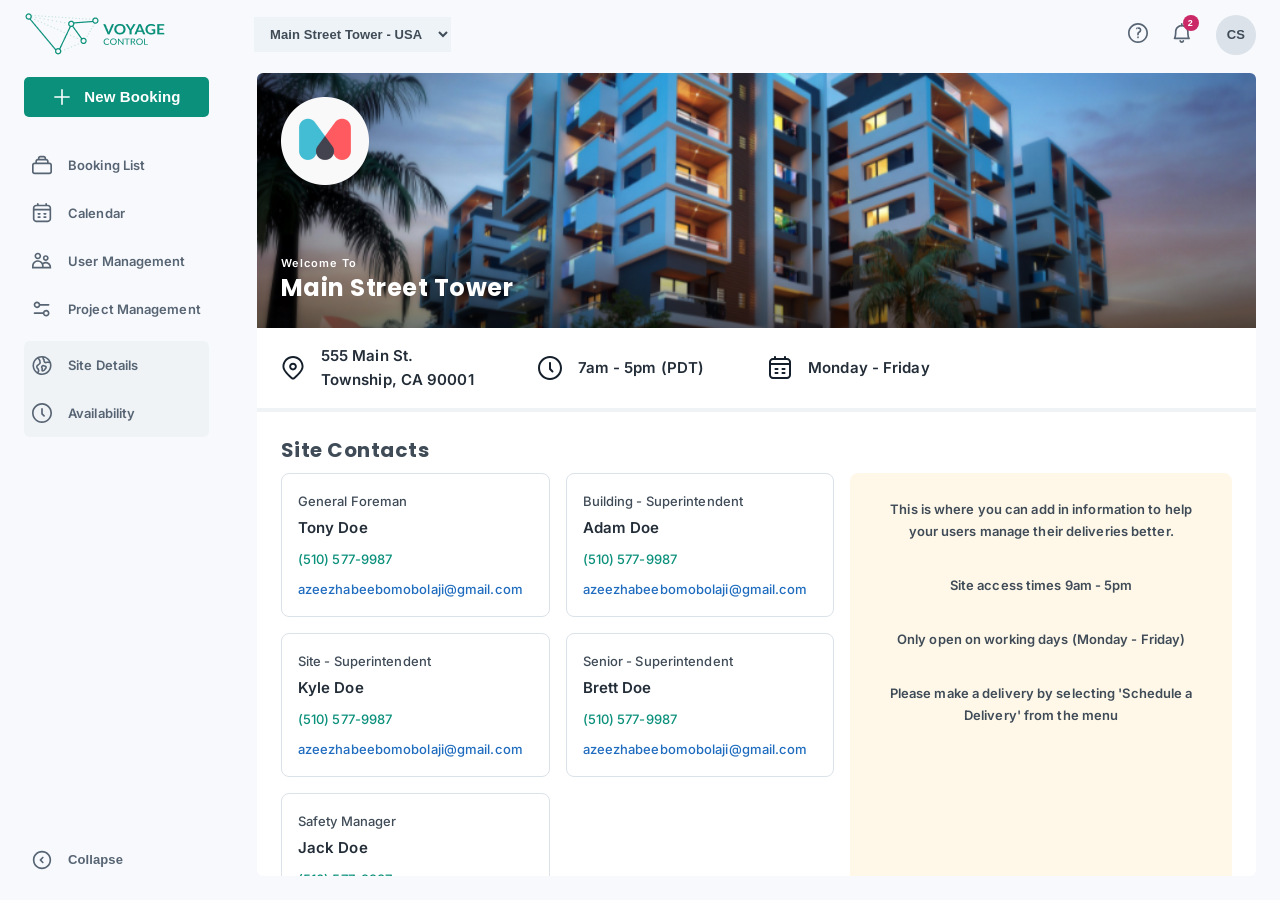
==== commit 8cfae9f6: "hover effect added" ====
--- a/task-2/index.html
+++ b/task-2/index.html
@@ -122,7 +122,7 @@
             >
           </button>
           <ul class="aside__top__menu">
-            <li class="aside__top__menu__li cursor-pointer">
+            <li class="aside__top__menu__li cursor-pointer hover-bg-white">
               <img
                 class="aside__top__menu__li__img aside-icon"
                 src="./assets/images/booking-list.svg"
@@ -134,7 +134,7 @@
                 Booking List
               </span>
             </li>
-            <li class="aside__top__menu__li cursor-pointer">
+            <li class="aside__top__menu__li cursor-pointer hover-bg-white">
               <img
                 class="aside__top__menu__li__img aside-icon"
                 src="./assets/images/calandar.svg"
@@ -146,7 +146,7 @@
                 Calendar
               </span>
             </li>
-            <li class="aside__top__menu__li cursor-pointer">
+            <li class="aside__top__menu__li cursor-pointer hover-bg-white">
               <img
                 class="aside__top__menu__li__img aside-icon"
                 src="./assets/images/user-management.svg"
@@ -158,7 +158,7 @@
                 User Management
               </span>
             </li>
-            <li class="aside__top__menu__li cursor-pointer">
+            <li class="aside__top__menu__li cursor-pointer hover-bg-white">
               <img
                 class="aside__top__menu__li__img aside-icon"
                 src="./assets/images/project-management.svg"
@@ -171,7 +171,7 @@
               </span>
             </li>
             <div class="aside__top__menu__diff">
-              <li class="aside__top__menu__li cursor-pointer">
+              <li class="aside__top__menu__li cursor-pointer hover-bg-white">
                 <img
                   class="aside__top__menu__li__img aside-icon"
                   src="./assets/images/site-details.svg"
@@ -183,7 +183,7 @@
                   Site Details
                 </span>
               </li>
-              <li class="aside__top__menu__li cursor-pointer">
+              <li class="aside__top__menu__li cursor-pointer hover-bg-white">
                 <img
                   class="aside__top__menu__li__img aside-icon"
                   src="./assets/images/availability.svg"
@@ -198,7 +198,7 @@
             </div>
           </ul>
         </div>
-        <button class="aside__collapse-btn cursor-pointer">
+        <button class="aside__collapse-btn cursor-pointer hover-bg-white">
           <img
             class="aside__collapse-btn__img aside-icon"
             src="./assets/images/collapse.svg"
--- a/task-2/assets/css/style.css
+++ b/task-2/assets/css/style.css
@@ -59,6 +59,10 @@
 .cursor-pointer {
   cursor: pointer;
 }
+.hover-bg-white:hover {
+  background: var(--mono-white);
+  border-radius: 6px;
+}
 
 /* header */
 
@@ -197,6 +201,7 @@
   padding: 8px;
   display: flex;
   gap: 12px;
+  justify-content: center;
   width: 100%;
   color: var(--mono-white);
   background: var(--primary-default);
@@ -206,6 +211,9 @@
 .aside__top__booking-btn__img {
   margin: 2px 0;
 }
+.aside__top__booking-btn:hover {
+  background: rgb(5, 112, 96);
+}
 .aside__top__menu {
   list-style: none;
   padding: 8px 0 48px 0;
@@ -218,6 +226,7 @@
   display: flex;
   align-items: center;
   gap: 16px;
+  width: 100%;
   padding: 5px 8px;
   color: var(--mono-label);
 }
@@ -435,7 +444,7 @@
   .aside__collapse-btn {
     display: none;
   }
-  
+
   .site {
     margin: 4px 15px 15px 15px;
     height: calc(100dvh - 86px);
@@ -450,7 +459,7 @@
   }
   .site__info {
     gap: 15px;
-    padding:15px;
+    padding: 15px;
   }
   .site__info__box {
     width: calc(100% / 2 - 8px);
@@ -481,4 +490,551 @@
   .site__info__box {
     width: 100%;
   }
-}
+  :root {
+    --mono-bg: rgba(247, 249, 252, 1);
+    --mono-body: rgba(63, 75, 87, 1);
+    --mono-display: rgba(35, 45, 56, 1);
+    --mono-label: rgba(87, 100, 115, 1);
+    --mono-line: rgba(219, 226, 233, 1);
+    --mono-white: rgba(255, 255, 255, 1);
+    --mono-input: rgba(239, 243, 246, 1);
+    --primary-default: rgba(11, 144, 123, 1);
+    --secondary-default: rgba(31, 108, 191, 1);
+    --warning-bg: rgba(255, 248, 233, 1);
+    --warning-light: rgba(255, 235, 191, 1);
+    --danger-default: rgba(202, 40, 103, 1);
+  }
+
+  * {
+    box-sizing: border-box;
+    margin: 0;
+    padding: 0;
+    line-height: 1;
+  }
+
+  html {
+    font-size: 10px;
+  }
+  body {
+    background: var(--mono-bg);
+    color: var(--mono-body);
+    font-family: "Inter";
+  }
+
+  /* utility classes */
+
+  .inter-13-regular {
+    font-size: 13px;
+    font-weight: 500;
+    line-height: 22px;
+    letter-spacing: 0.1px;
+  }
+  .inter-13-bold {
+    font-size: 13px;
+    font-weight: 600;
+    line-height: 22px;
+    letter-spacing: 0.1px;
+  }
+  .inter-15-bold {
+    font-size: 15px;
+    font-weight: 600;
+    line-height: 24px;
+    letter-spacing: 0.1px;
+  }
+  .container {
+    padding: 0 24px;
+    width: 100%;
+  }
+  .relative {
+    position: relative;
+  }
+  .cursor-pointer {
+    cursor: pointer;
+  }
+
+  /* header */
+
+  .header__nav {
+    display: flex;
+    padding: 6px 0;
+    align-items: center;
+    gap: 24px;
+  }
+  .header__nav__hamburger {
+    display: none;
+  }
+  .header__nav__logo {
+    padding: 4px 66px 4px 0;
+  }
+  .header__nav__menu {
+    display: flex;
+    justify-content: space-between;
+    align-items: center;
+    gap: 24px;
+    width: 100%;
+  }
+  .header__nav__menu__select {
+    padding: 9px 12px;
+    background: rgba(9, 115, 98, 0.04);
+    color: var(--mono-body);
+    border: none;
+  }
+  .header__nav__menu__options {
+    display: flex;
+    justify-content: space-between;
+    gap: 24px;
+  }
+  .header__nav__menu__options__btn {
+    border: none;
+    background: var(--mono-bg);
+  }
+  .header__nav__menu__options__btn__icon {
+    width: 20px;
+    height: 20px;
+  }
+  .notification__count {
+    position: absolute;
+    top: 0;
+    left: 11px;
+    background: var(--danger-default);
+    color: var(--mono-white);
+    border-radius: 50%;
+    padding: 0 5px;
+    font-size: 9px;
+    font-weight: 600;
+    line-height: 16px;
+    letter-spacing: 1px;
+    text-align: center;
+  }
+  .header__nav__menu__options__user {
+    position: relative;
+  }
+  .header__nav__menu__options__user__btn {
+    border: none;
+    background: var(--mono-line);
+    padding: 9px 11px;
+    border-radius: 50%;
+    color: var(--mono-body);
+  }
+  .header__nav__menu__options__user__options {
+    list-style: none;
+    background: var(--mono-white);
+    padding: 16px 8px;
+    border-radius: 8px;
+    position: absolute;
+    right: 0px;
+    top: 42px;
+    z-index: 4;
+    display: none;
+  }
+  .header__nav__menu__options__user__options::before {
+    content: "\A";
+    border-style: solid;
+    border-width: 21px 30px 21px 0px;
+    border-color: transparent var(--mono-white) transparent transparent;
+    position: absolute;
+    transform: rotate(90deg);
+    top: -15px;
+    right: 4px;
+  }
+  .header__nav__menu__options__user__options__li {
+    padding: 5px 16px 5px 4px;
+    color: var(--mono-label);
+    display: flex;
+    align-items: center;
+    text-wrap: nowrap;
+  }
+  .header__nav__menu__options__user__options__li__img {
+    width: 16px;
+    height: 16px;
+    margin-right: 12px;
+  }
+
+  .content {
+    display: flex;
+    gap: 0;
+  }
+
+  /* aside */
+
+  .aside {
+    padding: 8px 24px 24px 24px;
+    display: flex;
+    flex-direction: column;
+    justify-content: space-between;
+    gap: 24px;
+    position: static;
+    height: calc(100dvh - 69px);
+  }
+  .aside-icon {
+    width: 20px;
+    height: 20px;
+  }
+  .aside-label {
+    text-wrap: nowrap;
+  }
+  .aside__top {
+    display: flex;
+    flex-direction: column;
+    gap: 24px;
+  }
+  .aside-select {
+    padding: 9px 12px;
+    background: rgba(9, 115, 98, 0.04);
+    color: var(--mono-body);
+    border: none;
+    display: none;
+  }
+  .aside__top__booking-btn {
+    padding: 8px;
+    display: flex;
+    gap: 12px;
+    width: 100%;
+    color: var(--mono-white);
+    background: var(--primary-default);
+    border: none;
+    border-radius: 5px;
+  }
+  .aside__top__booking-btn__img {
+    margin: 2px 0;
+  }
+  .aside__top__menu {
+    list-style: none;
+    padding: 8px 0 48px 0;
+    display: flex;
+    flex-direction: column;
+    align-items: start;
+    gap: 16px;
+  }
+  .aside__top__menu__li {
+    display: flex;
+    align-items: center;
+    gap: 16px;
+    padding: 5px 8px;
+    color: var(--mono-label);
+  }
+  .aside__top__menu__diff {
+    padding: 8px 0;
+    width: 100%;
+    display: flex;
+    flex-direction: column;
+    gap: 16px;
+    border-radius: 6px;
+    background: var(--mono-input);
+  }
+  .aside__collapse-btn {
+    padding: 5px 8px;
+    display: flex;
+    align-items: center;
+    gap: 16px;
+    border: none;
+    background: var(--mono-bg);
+    color: var(--mono-label);
+  }
+  .aside__top__menu__li__img,
+  .aside__collapse-btn__img {
+    margin: 1px 0;
+  }
+  .aside__collapse-btn__img {
+    transition: transform 0.3s ease;
+  }
+  .rotate-18 {
+    transform: rotate(180deg) !important;
+  }
+
+  /* site */
+
+  .site {
+    margin: 4px 24px 24px 24px;
+    flex: 1;
+    height: calc(100dvh - 97px);
+    border-radius: 6px;
+    overflow-y: auto;
+    scrollbar-width: none;
+    background: var(--mono-white);
+  }
+
+  .site__banner {
+    background-image: url("../images/main-street-tower.png");
+    background-position: center;
+    background-repeat: no-repeat;
+    background-size: cover;
+  }
+  .site__banner__logo {
+    margin: 24px;
+    width: 88px;
+    height: auto;
+  }
+  .site__banner__card {
+    margin-top: 20px;
+    padding: 24px;
+    color: var(--mono-white);
+    background: linear-gradient(
+      180deg,
+      rgba(0, 0, 0, 0) 0%,
+      rgba(0, 0, 0, 0.5) 100%
+    );
+  }
+  .site__banner__card__greeting {
+    font-size: 11px;
+    font-weight: 600;
+    line-height: 18px;
+    letter-spacing: 1px;
+  }
+  .site__banner__card__place {
+    font-family: Poppins;
+    font-size: 24px;
+    font-weight: 700;
+    line-height: 32px;
+    letter-spacing: 0.5px;
+  }
+  .site__info {
+    display: flex;
+    gap: 64px;
+    padding: 16px 24px;
+  }
+  .site__info__box {
+    display: flex;
+    align-items: center;
+    gap: 16px;
+    color: var(--mono-display);
+  }
+  .site__info__box__img {
+    width: 24px;
+    height: 24px;
+  }
+  .site__hr {
+    border: 2px solid var(--mono-input);
+  }
+  .site__contacts {
+    padding: 24px;
+  }
+  .site__contacts__title {
+    font-family: Poppins;
+    font-size: 20px;
+    font-weight: 700;
+    line-height: 28px;
+    letter-spacing: 0.5px;
+    margin-bottom: 9px;
+  }
+  .site__contacts__container {
+    display: flex;
+    justify-content: space-between;
+    gap: 16px;
+  }
+  .site__contacts__container__contact {
+    display: flex;
+    flex-wrap: wrap;
+    align-items: start;
+    gap: 16px;
+    width: 100%;
+  }
+  .site__contacts__container__contact__card {
+    padding: 16px;
+    display: flex;
+    gap: 8px;
+    flex-direction: column;
+    border: 1px solid var(--mono-line);
+    border-radius: 8px;
+    width: calc(100% / 3 - 11px);
+  }
+  .site__contacts__container__contact__card__user__name {
+    margin-top: 4px;
+    color: var(--mono-display);
+  }
+  .site__contacts__container__warning {
+    max-height: fit-content;
+    padding: 24px;
+    display: flex;
+    text-align: center;
+    flex-direction: column;
+    gap: 32px;
+    border: 1px solid var(--warning-bg);
+    border-radius: 8px;
+    background: var(--warning-bg);
+  }
+  .site__contacts__container__contact__card__number {
+    color: var(--primary-default);
+  }
+  .site__contacts__container__contact__card__email {
+    color: var(--secondary-default);
+  }
+
+  @media (max-width: 1599px) {
+    .site__contacts__container__contact__card {
+      width: calc(100% / 2 - 8px);
+    }
+  }
+
+  @media (max-width: 1279px) {
+    .site__contacts__container {
+      flex-direction: column-reverse;
+    }
+  }
+
+  @media (max-width: 1023px) {
+    .site__info {
+      flex-wrap: wrap;
+      gap: 30px;
+    }
+    .site__info__box {
+      width: calc(100% / 2 - 15px);
+    }
+  }
+
+  @media (max-width: 899px) {
+    .site__contacts__container__contact__card {
+      width: calc(100%);
+    }
+  }
+
+  @media (max-width: 767px) {
+    .container {
+      padding: 0 15px;
+    }
+
+    .header__nav,
+    .header__nav__menu__options {
+      gap: 15px;
+    }
+    .header__nav__hamburger {
+      display: block;
+    }
+    .header__nav__logo {
+      padding: 4px 0;
+    }
+    .header__nav__menu__select {
+      display: none;
+    }
+    .header__nav__menu {
+      justify-content: end;
+    }
+
+    .aside {
+      display: none;
+      position: absolute;
+      background: var(--mono-bg);
+      padding: 4px 15px 15px 15px;
+    }
+    .aside__top {
+      gap: 16px;
+    }
+    .aside-select {
+      display: block;
+    }
+    .aside__top__menu {
+      padding: 0;
+    }
+    .aside__collapse-btn {
+      display: none;
+    }
+
+    .site {
+      margin: 4px 15px 15px 15px;
+      height: calc(100dvh - 86px);
+    }
+    .site__banner__logo {
+      margin: 15px;
+      width: 60px;
+    }
+    .site__banner__card {
+      margin-top: 15px;
+      padding: 15px;
+    }
+    .site__banner__card__place {
+      font-size: 28px;
+    }
+    .site__info {
+      gap: 15px;
+      padding: 15px;
+    }
+    .site__info__box {
+      width: calc(100% / 2 - 8px);
+    }
+    .site__contacts {
+      padding: 15px;
+    }
+    .site__contacts__title {
+      font-size: 24px;
+    }
+    .site__contacts__container__warning {
+      padding: 15px;
+      gap: 20px;
+    }
+    .site__contacts__container__contact__card {
+      width: calc(100% / 2 - 8px);
+    }
+  }
+
+  @media (max-width: 599px) {
+    .site__contacts__container__contact__card {
+      width: 100%;
+    }
+  }
+
+  @media (max-width: 479px) {
+    .container {
+      padding: 0 10px;
+    }
+
+    .header__nav {
+      padding: 0;
+    }
+    .header__nav,
+    .header__nav__menu__options {
+      gap: 12px;
+    }
+    .header__nav__menu__options__user__btn {
+      padding: 6px 8px;
+    }
+
+    .aside {
+      display: none;
+      position: absolute;
+      background: var(--mono-bg);
+      padding: 4px 10px 10px 10px;
+    }
+    .aside__top,
+    .aside__top__menu,
+    .aside__top__menu__diff {
+      gap: 12px;
+    }
+
+    .site {
+      margin: 4px 10px 10px 10px;
+      height: calc(100dvh - 74px);
+    }
+    .site__banner__logo {
+      margin: 10px;
+      width: 50px;
+    }
+    .site__banner__card {
+      margin-top: 10px;
+      padding: 10px;
+    }
+    .site__banner__card__place {
+      font-size: 24px;
+    }
+    .site__info {
+      gap: 12px;
+      padding: 10px;
+    }
+    .site__info__box {
+      width: 100%;
+    }
+    .site__contacts {
+      padding: 10px;
+    }
+    .site__contacts__title {
+      font-size: 20px;
+    }
+    .site__contacts__container,
+    .site__contacts__container__contact {
+      gap: 12px;
+    }
+    .site__contacts__container__warning {
+      padding: 10px;
+      gap: 12px;
+    }
+  }
+}
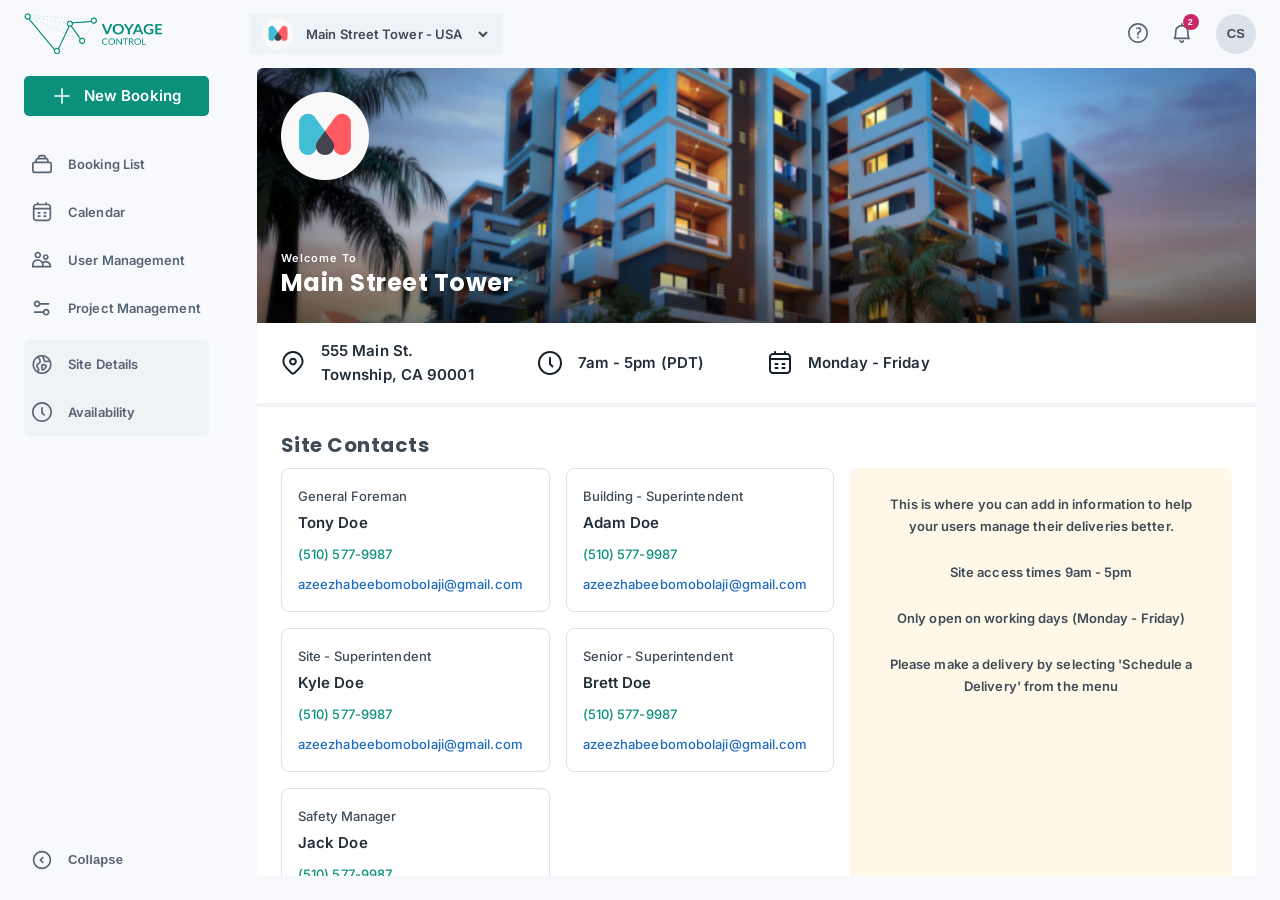
==== commit 3c467e50: "figma 2 code review points completed" ====
--- a/task-2/index.html
+++ b/task-2/index.html
@@ -14,11 +14,9 @@
     <!-- header -->
     <header class="container header">
       <nav class="header__nav">
-        <img
-          class="header__nav__hamburger cursor-pointer"
-          src="./assets/images/hamburger.svg"
-          alt="menu icon"
-        />
+        <button class="header__nav__hamburger cursor-pointer">
+          <img src="./assets/images/hamburger.svg" alt="menu icon" />
+        </button>
         <a class="header__nav__logo" href="#">
           <img
             class="header__nav__logo__img"
@@ -27,11 +25,21 @@
           />
         </a>
         <div class="header__nav__menu">
-          <select class="header__nav__menu__select inter-13-bold" name="place">
-            <option value="main street tower - usa">
-              Main Street Tower - USA
-            </option>
-          </select>
+          <div class="header__nav__menu__dropdown">
+            <img
+              class="header__nav__menu__dropdown__img"
+              src="./assets/images/m-logo.png"
+              alt="main street logo"
+            />
+            <select
+              class="header__nav__menu__dropdown__select inter-13-bold"
+              name="place"
+            >
+              <option value="main street tower - usa">
+                Main Street Tower - USA
+              </option>
+            </select>
+          </div>
           <div class="header__nav__menu__options">
             <button class="header__nav__menu__options__btn cursor-pointer">
               <img
@@ -56,10 +64,10 @@
               >
                 CS
               </button>
-              <ul
-                class="header__nav__menu__options__user__options inter-13-regular"
-              >
-                <li class="header__nav__menu__options__user__options__li">
+              <ul class="header__nav__menu__options__user__options">
+                <li
+                  class="header__nav__menu__options__user__options__li inter-13-regular"
+                >
                   <img
                     class="header__nav__menu__options__user__options__li__img"
                     src="./assets/images/my-account.svg"
@@ -67,7 +75,9 @@
                   />
                   My Account
                 </li>
-                <li class="header__nav__menu__options__user__options__li">
+                <li
+                  class="header__nav__menu__options__user__options__li inter-13-regular"
+                >
                   <img
                     class="header__nav__menu__options__user__options__li__img"
                     src="./assets/images/my-organization.svg"
@@ -75,7 +85,9 @@
                   />
                   My Organization
                 </li>
-                <li class="header__nav__menu__options__user__options__li">
+                <li
+                  class="header__nav__menu__options__user__options__li inter-13-regular"
+                >
                   <img
                     class="header__nav__menu__options__user__options__li__img"
                     src="./assets/images/notifications.svg"
@@ -83,7 +95,9 @@
                   />
                   Notifications
                 </li>
-                <li class="header__nav__menu__options__user__options__li">
+                <li
+                  class="header__nav__menu__options__user__options__li inter-13-regular"
+                >
                   <img
                     class="header__nav__menu__options__user__options__li__img"
                     src="./assets/images/logout-in-circle.svg"
@@ -102,14 +116,21 @@
       <!-- aside -->
       <aside class="aside">
         <div class="aside__top">
-          <select
-            class="aside-select inter-13-bold"
-            name="place"
-          >
-            <option value="main street tower - usa">
-              Main Street Tower - USA
-            </option>
-          </select>
+          <div class="aside-dropdown">
+            <img
+              class="header__nav__menu__dropdown__img"
+              src="./assets/images/m-logo.png"
+              alt="main street logo"
+            />
+            <select
+              class="header__nav__menu__dropdown__select inter-13-bold"
+              name="place"
+            >
+              <option value="main street tower - usa">
+                Main Street Tower - USA
+              </option>
+            </select>
+          </div>
           <button class="aside__top__booking-btn cursor-pointer">
             <img
               class="aside__top__booking-btn__img aside-icon"
@@ -122,7 +143,7 @@
             >
           </button>
           <ul class="aside__top__menu">
-            <li class="aside__top__menu__li cursor-pointer hover-bg-white">
+            <li class="aside__top__menu__li cursor-pointer hover-primary">
               <img
                 class="aside__top__menu__li__img aside-icon"
                 src="./assets/images/booking-list.svg"
@@ -134,7 +155,7 @@
                 Booking List
               </span>
             </li>
-            <li class="aside__top__menu__li cursor-pointer hover-bg-white">
+            <li class="aside__top__menu__li cursor-pointer hover-primary">
               <img
                 class="aside__top__menu__li__img aside-icon"
                 src="./assets/images/calandar.svg"
@@ -146,7 +167,7 @@
                 Calendar
               </span>
             </li>
-            <li class="aside__top__menu__li cursor-pointer hover-bg-white">
+            <li class="aside__top__menu__li cursor-pointer hover-primary">
               <img
                 class="aside__top__menu__li__img aside-icon"
                 src="./assets/images/user-management.svg"
@@ -158,7 +179,7 @@
                 User Management
               </span>
             </li>
-            <li class="aside__top__menu__li cursor-pointer hover-bg-white">
+            <li class="aside__top__menu__li cursor-pointer hover-primary">
               <img
                 class="aside__top__menu__li__img aside-icon"
                 src="./assets/images/project-management.svg"
@@ -171,7 +192,7 @@
               </span>
             </li>
             <div class="aside__top__menu__diff">
-              <li class="aside__top__menu__li cursor-pointer hover-bg-white">
+              <li class="aside__top__menu__li cursor-pointer hover-primary">
                 <img
                   class="aside__top__menu__li__img aside-icon"
                   src="./assets/images/site-details.svg"
@@ -183,7 +204,7 @@
                   Site Details
                 </span>
               </li>
-              <li class="aside__top__menu__li cursor-pointer hover-bg-white">
+              <li class="aside__top__menu__li cursor-pointer hover-primary">
                 <img
                   class="aside__top__menu__li__img aside-icon"
                   src="./assets/images/availability.svg"
@@ -198,7 +219,7 @@
             </div>
           </ul>
         </div>
-        <button class="aside__collapse-btn cursor-pointer hover-bg-white">
+        <button class="aside__collapse-btn cursor-pointer hover-primary">
           <img
             class="aside__collapse-btn__img aside-icon"
             src="./assets/images/collapse.svg"
@@ -212,170 +233,176 @@
         </button>
       </aside>
 
-      <div class="site">
-        <div class="site__banner">
-          <img
-            class="site__banner__logo"
-            src="./assets/images/m-logo.png"
-            alt="main street tower logo"
-          />
-          <div class="site__banner__card">
-            <h6 class="site__banner__card__greeting">Welcome To</h6>
-            <h2 class="site__banner__card__place">Main Street Tower</h2>
+      <main class="main">
+        <div class="site">
+          <div class="site__banner">
+            <img
+              class="site__banner__logo"
+              src="./assets/images/m-logo.png"
+              alt="main street tower logo"
+            />
+            <div class="site__banner__card">
+              <h6 class="site__banner__card__greeting">Welcome To</h6>
+              <h2 class="site__banner__card__place">Main Street Tower</h2>
+            </div>
           </div>
-        </div>
-        <section class="site__info">
-          <div class="site__info__box">
-            <img
-              class="site__info__box__img"
-              src="./assets/images/location.svg"
-              alt="location icon"
-            />
-            <h4 class="site__info__box__text inter-15-bold">
-              555 Main St.<br />
-              Township, CA 90001
-            </h4>
-          </div>
-          <div class="site__info__box">
-            <img
-              class="site__info__box__img"
-              src="./assets/images/timing.svg"
-              alt="clock icon"
-            />
-            <h4 class="site__info__box__text inter-15-bold">7am - 5pm (PDT)</h4>
-          </div>
-          <div class="site__info__box">
-            <img
-              class="site__info__box__img"
-              src="./assets/images/working-days.svg"
-              alt="calendar icon"
-            />
-            <h4 class="site__info__box__text inter-15-bold">Monday - Friday</h4>
-          </div>
-        </section>
-        <hr class="site__hr" />
-        <section class="site__contacts">
-          <h3 class="site__contacts__title">Site Contacts</h3>
-          <div class="site__contacts__container">
-            <div class="site__contacts__container__contact">
-              <div class="site__contacts__container__contact__card">
-                <div class="site__contacts__container__contact__card__user">
-                  <p class="inter-13-regular">General Foreman</p>
-                  <h4
-                    class="site__contacts__container__contact__card__user__name inter-15-bold"
-                  >
-                    Tony Doe
-                  </h4>
+          <section class="site__info">
+            <div class="site__info__box">
+              <img
+                class="site__info__box__img"
+                src="./assets/images/location.svg"
+                alt="location icon"
+              />
+              <h4 class="site__info__box__text inter-15-bold">
+                555 Main St.<br />
+                Township, CA 90001
+              </h4>
+            </div>
+            <div class="site__info__box">
+              <img
+                class="site__info__box__img"
+                src="./assets/images/timing.svg"
+                alt="clock icon"
+              />
+              <h4 class="site__info__box__text inter-15-bold">
+                7am - 5pm (PDT)
+              </h4>
+            </div>
+            <div class="site__info__box">
+              <img
+                class="site__info__box__img"
+                src="./assets/images/working-days.svg"
+                alt="calendar icon"
+              />
+              <h4 class="site__info__box__text inter-15-bold">
+                Monday - Friday
+              </h4>
+            </div>
+          </section>
+          <hr class="site__hr" />
+          <section class="site__contacts">
+            <h3 class="site__contacts__title">Site Contacts</h3>
+            <div class="site__contacts__container">
+              <div class="site__contacts__container__contact">
+                <div class="site__contacts__container__contact__card">
+                  <div class="site__contacts__container__contact__card__user">
+                    <p class="inter-13-regular">General Foreman</p>
+                    <h4
+                      class="site__contacts__container__contact__card__user__name inter-15-bold"
+                    >
+                      Tony Doe
+                    </h4>
+                  </div>
+                  <p
+                    class="site__contacts__container__contact__card__number inter-13-regular"
+                  >
+                    (510) 577-9987
+                  </p>
+                  <p
+                    class="site__contacts__container__contact__card__email inter-13-regular"
+                  >
+                    azeezhabeebomobolaji@gmail.com
+                  </p>
                 </div>
-                <p
-                  class="site__contacts__container__contact__card__number inter-13-regular"
-                >
-                  (510) 577-9987
+                <div class="site__contacts__container__contact__card">
+                  <div class="site__contacts__container__contact__card__user">
+                    <p class="inter-13-regular">Building - Superintendent</p>
+                    <h4
+                      class="site__contacts__container__contact__card__user__name inter-15-bold"
+                    >
+                      Adam Doe
+                    </h4>
+                  </div>
+                  <p
+                    class="site__contacts__container__contact__card__number inter-13-regular"
+                  >
+                    (510) 577-9987
+                  </p>
+                  <p
+                    class="site__contacts__container__contact__card__email inter-13-regular"
+                  >
+                    azeezhabeebomobolaji@gmail.com
+                  </p>
+                </div>
+                <div class="site__contacts__container__contact__card">
+                  <div class="site__contacts__container__contact__card__user">
+                    <p class="inter-13-regular">Site - Superintendent</p>
+                    <h4
+                      class="site__contacts__container__contact__card__user__name inter-15-bold"
+                    >
+                      Kyle Doe
+                    </h4>
+                  </div>
+                  <p
+                    class="site__contacts__container__contact__card__number inter-13-regular"
+                  >
+                    (510) 577-9987
+                  </p>
+                  <p
+                    class="site__contacts__container__contact__card__email inter-13-regular"
+                  >
+                    azeezhabeebomobolaji@gmail.com
+                  </p>
+                </div>
+                <div class="site__contacts__container__contact__card">
+                  <div class="site__contacts__container__contact__card__user">
+                    <p class="inter-13-regular">Senior - Superintendent</p>
+                    <h4
+                      class="site__contacts__container__contact__card__user__name inter-15-bold"
+                    >
+                      Brett Doe
+                    </h4>
+                  </div>
+                  <p
+                    class="site__contacts__container__contact__card__number inter-13-regular"
+                  >
+                    (510) 577-9987
+                  </p>
+                  <p
+                    class="site__contacts__container__contact__card__email inter-13-regular"
+                  >
+                    azeezhabeebomobolaji@gmail.com
+                  </p>
+                </div>
+                <div class="site__contacts__container__contact__card">
+                  <div class="site__contacts__container__contact__card__user">
+                    <p class="inter-13-regular">Safety Manager</p>
+                    <h4
+                      class="site__contacts__container__contact__card__user__name inter-15-bold"
+                    >
+                      Jack Doe
+                    </h4>
+                  </div>
+                  <p
+                    class="site__contacts__container__contact__card__number inter-13-regular"
+                  >
+                    (510) 577-9987
+                  </p>
+                  <p
+                    class="site__contacts__container__contact__card__email inter-13-regular"
+                  >
+                    azeezhabeebomobolaji@gmail.com
+                  </p>
+                </div>
+              </div>
+              <div class="site__contacts__container__warning">
+                <p class="inter-13-bold">
+                  This is where you can add in information to help your users
+                  manage their deliveries better.
                 </p>
-                <p
-                  class="site__contacts__container__contact__card__email inter-13-regular"
-                >
-                  azeezhabeebomobolaji@gmail.com
+                <p class="inter-13-bold">Site access times 9am - 5pm</p>
+                <p class="inter-13-bold">
+                  Only open on working days (Monday - Friday)
+                </p>
+                <p class="inter-13-bold">
+                  Please make a delivery by selecting 'Schedule a Delivery' from
+                  the menu
                 </p>
               </div>
-              <div class="site__contacts__container__contact__card">
-                <div class="site__contacts__container__contact__card__user">
-                  <p class="inter-13-regular">Building - Superintendent</p>
-                  <h4
-                    class="site__contacts__container__contact__card__user__name inter-15-bold"
-                  >
-                    Adam Doe
-                  </h4>
-                </div>
-                <p
-                  class="site__contacts__container__contact__card__number inter-13-regular"
-                >
-                  (510) 577-9987
-                </p>
-                <p
-                  class="site__contacts__container__contact__card__email inter-13-regular"
-                >
-                  azeezhabeebomobolaji@gmail.com
-                </p>
-              </div>
-              <div class="site__contacts__container__contact__card">
-                <div class="site__contacts__container__contact__card__user">
-                  <p class="inter-13-regular">Site - Superintendent</p>
-                  <h4
-                    class="site__contacts__container__contact__card__user__name inter-15-bold"
-                  >
-                    Kyle Doe
-                  </h4>
-                </div>
-                <p
-                  class="site__contacts__container__contact__card__number inter-13-regular"
-                >
-                  (510) 577-9987
-                </p>
-                <p
-                  class="site__contacts__container__contact__card__email inter-13-regular"
-                >
-                  azeezhabeebomobolaji@gmail.com
-                </p>
-              </div>
-              <div class="site__contacts__container__contact__card">
-                <div class="site__contacts__container__contact__card__user">
-                  <p class="inter-13-regular">Senior - Superintendent</p>
-                  <h4
-                    class="site__contacts__container__contact__card__user__name inter-15-bold"
-                  >
-                    Brett Doe
-                  </h4>
-                </div>
-                <p
-                  class="site__contacts__container__contact__card__number inter-13-regular"
-                >
-                  (510) 577-9987
-                </p>
-                <p
-                  class="site__contacts__container__contact__card__email inter-13-regular"
-                >
-                  azeezhabeebomobolaji@gmail.com
-                </p>
-              </div>
-              <div class="site__contacts__container__contact__card">
-                <div class="site__contacts__container__contact__card__user">
-                  <p class="inter-13-regular">Safety Manager</p>
-                  <h4
-                    class="site__contacts__container__contact__card__user__name inter-15-bold"
-                  >
-                    Jack Doe
-                  </h4>
-                </div>
-                <p
-                  class="site__contacts__container__contact__card__number inter-13-regular"
-                >
-                  (510) 577-9987
-                </p>
-                <p
-                  class="site__contacts__container__contact__card__email inter-13-regular"
-                >
-                  azeezhabeebomobolaji@gmail.com
-                </p>
-              </div>
-            </div>
-            <div class="site__contacts__container__warning">
-              <p class="inter-13-bold">
-                This is where you can add in information to help your users
-                manage their deliveries better.
-              </p>
-              <p class="inter-13-bold">Site access times 9am - 5pm</p>
-              <p class="inter-13-bold">
-                Only open on working days (Monday - Friday)
-              </p>
-              <p class="inter-13-bold">
-                Please make a delivery by selecting 'Schedule a Delivery' from
-                the menu
-              </p>
-            </div>
-          </div>
-        </section>
-      </div>
+            </div>
+          </section>
+        </div>
+      </main>
     </div>
 
     <!-- script -->
--- a/task-2/assets/css/style.css
+++ b/task-2/assets/css/style.css
@@ -59,8 +59,8 @@
 .cursor-pointer {
   cursor: pointer;
 }
-.hover-bg-white:hover {
-  background: var(--mono-white);
+.hover-primary:hover {
+  background: var(--mono-input);
   border-radius: 6px;
 }
 
@@ -74,9 +74,15 @@
 }
 .header__nav__hamburger {
   display: none;
+  border: none;
+  background: var(--mono-bg);
 }
 .header__nav__logo {
-  padding: 4px 64px 4px 0;
+  padding: 7px 64px 7px 0;
+}
+.header__nav__logo__img {
+  width: 138px;
+  height: auto;
 }
 .header__nav__menu {
   display: flex;
@@ -85,11 +91,22 @@
   gap: 24px;
   width: 100%;
 }
-.header__nav__menu__select {
-  padding: 9px 12px;
+.header__nav__menu__dropdown {
   background: rgba(9, 115, 98, 0.04);
+  display: flex;
+  align-items: center;
+  padding: 4px 12px;
+}
+.header__nav__menu__dropdown__img {
+  width: 32px;
+  height: 32px;
+}
+.header__nav__menu__dropdown__select {
+  background: transparent;
+  padding: 0 12px 0 8px;
   color: var(--mono-body);
   border: none;
+  font-family: "Inter";
 }
 .header__nav__menu__options {
   display: flex;
@@ -140,7 +157,7 @@
   display: none;
 }
 .header__nav__menu__options__user__options::before {
-  content: "\A";
+  content: "";
   border-style: solid;
   border-width: 21px 30px 21px 0px;
   border-color: transparent var(--mono-white) transparent transparent;
@@ -156,6 +173,9 @@
   align-items: center;
   text-wrap: nowrap;
 }
+.header__nav__menu__options__user__options__li:not(:last-child) {
+  margin-bottom: 4px;
+}
 .header__nav__menu__options__user__options__li__img {
   width: 16px;
   height: 16px;
@@ -176,7 +196,7 @@
   justify-content: space-between;
   gap: 24px;
   position: static;
-  height: calc(100dvh - 69px);
+  height: calc(100dvh - 68px);
 }
 .aside-icon {
   width: 20px;
@@ -190,12 +210,11 @@
   flex-direction: column;
   gap: 24px;
 }
-.aside-select {
-  padding: 9px 12px;
+.aside-dropdown {
   background: rgba(9, 115, 98, 0.04);
-  color: var(--mono-body);
-  border: none;
   display: none;
+  align-items: center;
+  padding: 4px 12px;
 }
 .aside__top__booking-btn {
   padding: 8px;
@@ -207,6 +226,7 @@
   background: var(--primary-default);
   border: none;
   border-radius: 5px;
+  font-family: "Inter";
 }
 .aside__top__booking-btn__img {
   margin: 2px 0;
@@ -261,16 +281,16 @@
 
 /* site */
 
+.main {
+  height: calc(100dvh - 92px);
+  overflow-y: auto;
+}
 .site {
-  margin: 4px 24px 24px 24px;
-  flex: 1;
-  height: calc(100dvh - 97px);
+  background: var(--mono-white);
   border-radius: 6px;
-  overflow-y: auto;
-  scrollbar-width: none;
-  background: var(--mono-white);
-}
-
+  margin: 0 24px;
+  overflow-x: hidden;
+}
 .site__banner {
   background-image: url("../images/main-street-tower.png");
   background-position: center;
@@ -365,7 +385,7 @@
   display: flex;
   text-align: center;
   flex-direction: column;
-  gap: 32px;
+  gap: 24px;
   border: 1px solid var(--warning-bg);
   border-radius: 8px;
   background: var(--warning-bg);
@@ -406,6 +426,11 @@
 }
 
 @media (max-width: 767px) {
+  .inter-15-bold {
+    font-size: 13px;
+    line-height: 20px;
+  }
+
   .header__nav,
   .header__nav__menu__options {
     gap: 15px;
@@ -416,7 +441,7 @@
   .header__nav__logo {
     padding: 4px 0;
   }
-  .header__nav__menu__select {
+  .header__nav__menu__dropdown {
     display: none;
   }
   .header__nav__menu {
@@ -431,12 +456,14 @@
     position: absolute;
     background: var(--mono-bg);
     padding: 4px 15px 15px 15px;
+    height: calc(100dvh - 62px);
+    margin-top: -1px;
   }
   .aside__top {
     gap: 16px;
   }
-  .aside-select {
-    display: block;
+  .aside-dropdown {
+    display: flex;
   }
   .aside__top__menu {
     padding: 0;
@@ -445,9 +472,11 @@
     display: none;
   }
 
+  .main {
+    height: calc(100dvh - 79px);
+  }
   .site {
-    margin: 4px 15px 15px 15px;
-    height: calc(100dvh - 86px);
+    margin: 0 15px;
   }
   .site__banner__logo {
     margin: 15px;
@@ -464,12 +493,16 @@
   .site__info__box {
     width: calc(100% / 2 - 8px);
   }
+  .site__info__box__img {
+    width: 18px;
+    height: 18px;
+  }
   .site__contacts {
     padding: 15px;
   }
   .site__contacts__container__warning {
     padding: 15px;
-    gap: 20px;
+    gap: 16px;
   }
   .site__contacts__container__contact__card {
     width: calc(100% / 2 - 8px);
@@ -490,551 +523,71 @@
   .site__info__box {
     width: 100%;
   }
-  :root {
-    --mono-bg: rgba(247, 249, 252, 1);
-    --mono-body: rgba(63, 75, 87, 1);
-    --mono-display: rgba(35, 45, 56, 1);
-    --mono-label: rgba(87, 100, 115, 1);
-    --mono-line: rgba(219, 226, 233, 1);
-    --mono-white: rgba(255, 255, 255, 1);
-    --mono-input: rgba(239, 243, 246, 1);
-    --primary-default: rgba(11, 144, 123, 1);
-    --secondary-default: rgba(31, 108, 191, 1);
-    --warning-bg: rgba(255, 248, 233, 1);
-    --warning-light: rgba(255, 235, 191, 1);
-    --danger-default: rgba(202, 40, 103, 1);
-  }
-
-  * {
-    box-sizing: border-box;
-    margin: 0;
+
+  .container {
+    padding: 0 10px;
+  }
+
+  .header__nav {
     padding: 0;
-    line-height: 1;
-  }
-
-  html {
-    font-size: 10px;
-  }
-  body {
+  }
+  .header__nav,
+  .header__nav__menu__options {
+    gap: 12px;
+  }
+  .header__nav__menu__options__user__btn {
+    padding: 6px 8px;
+  }
+
+  .aside {
+    display: none;
+    position: absolute;
     background: var(--mono-bg);
-    color: var(--mono-body);
-    font-family: "Inter";
-  }
-
-  /* utility classes */
-
-  .inter-13-regular {
-    font-size: 13px;
-    font-weight: 500;
-    line-height: 22px;
-    letter-spacing: 0.1px;
-  }
-  .inter-13-bold {
-    font-size: 13px;
-    font-weight: 600;
-    line-height: 22px;
-    letter-spacing: 0.1px;
-  }
-  .inter-15-bold {
-    font-size: 15px;
-    font-weight: 600;
-    line-height: 24px;
-    letter-spacing: 0.1px;
-  }
-  .container {
-    padding: 0 24px;
+    padding: 4px 10px 10px 10px;
+    height: calc(100dvh - 50px);
+  }
+  .aside__top,
+  .aside__top__menu,
+  .aside__top__menu__diff {
+    gap: 12px;
+  }
+
+  .main {
+    height: calc(100dvh - 60px);
+  }
+  .site {
+    margin: 0 10px;
+  }
+  .site__banner__logo {
+    margin: 10px;
+    width: 50px;
+  }
+  .site__banner__card {
+    margin-top: 10px;
+    padding: 10px;
+  }
+  .site__banner__card__place {
+    font-size: 24px;
+  }
+  .site__info {
+    gap: 12px;
+    padding: 10px;
+  }
+  .site__info__box {
     width: 100%;
   }
-  .relative {
-    position: relative;
-  }
-  .cursor-pointer {
-    cursor: pointer;
-  }
-
-  /* header */
-
-  .header__nav {
-    display: flex;
-    padding: 6px 0;
-    align-items: center;
-    gap: 24px;
-  }
-  .header__nav__hamburger {
-    display: none;
-  }
-  .header__nav__logo {
-    padding: 4px 66px 4px 0;
-  }
-  .header__nav__menu {
-    display: flex;
-    justify-content: space-between;
-    align-items: center;
-    gap: 24px;
-    width: 100%;
-  }
-  .header__nav__menu__select {
-    padding: 9px 12px;
-    background: rgba(9, 115, 98, 0.04);
-    color: var(--mono-body);
-    border: none;
-  }
-  .header__nav__menu__options {
-    display: flex;
-    justify-content: space-between;
-    gap: 24px;
-  }
-  .header__nav__menu__options__btn {
-    border: none;
-    background: var(--mono-bg);
-  }
-  .header__nav__menu__options__btn__icon {
-    width: 20px;
-    height: 20px;
-  }
-  .notification__count {
-    position: absolute;
-    top: 0;
-    left: 11px;
-    background: var(--danger-default);
-    color: var(--mono-white);
-    border-radius: 50%;
-    padding: 0 5px;
-    font-size: 9px;
-    font-weight: 600;
-    line-height: 16px;
-    letter-spacing: 1px;
-    text-align: center;
-  }
-  .header__nav__menu__options__user {
-    position: relative;
-  }
-  .header__nav__menu__options__user__btn {
-    border: none;
-    background: var(--mono-line);
-    padding: 9px 11px;
-    border-radius: 50%;
-    color: var(--mono-body);
-  }
-  .header__nav__menu__options__user__options {
-    list-style: none;
-    background: var(--mono-white);
-    padding: 16px 8px;
-    border-radius: 8px;
-    position: absolute;
-    right: 0px;
-    top: 42px;
-    z-index: 4;
-    display: none;
-  }
-  .header__nav__menu__options__user__options::before {
-    content: "\A";
-    border-style: solid;
-    border-width: 21px 30px 21px 0px;
-    border-color: transparent var(--mono-white) transparent transparent;
-    position: absolute;
-    transform: rotate(90deg);
-    top: -15px;
-    right: 4px;
-  }
-  .header__nav__menu__options__user__options__li {
-    padding: 5px 16px 5px 4px;
-    color: var(--mono-label);
-    display: flex;
-    align-items: center;
-    text-wrap: nowrap;
-  }
-  .header__nav__menu__options__user__options__li__img {
-    width: 16px;
-    height: 16px;
-    margin-right: 12px;
-  }
-
-  .content {
-    display: flex;
-    gap: 0;
-  }
-
-  /* aside */
-
-  .aside {
-    padding: 8px 24px 24px 24px;
-    display: flex;
-    flex-direction: column;
-    justify-content: space-between;
-    gap: 24px;
-    position: static;
-    height: calc(100dvh - 69px);
-  }
-  .aside-icon {
-    width: 20px;
-    height: 20px;
-  }
-  .aside-label {
-    text-wrap: nowrap;
-  }
-  .aside__top {
-    display: flex;
-    flex-direction: column;
-    gap: 24px;
-  }
-  .aside-select {
-    padding: 9px 12px;
-    background: rgba(9, 115, 98, 0.04);
-    color: var(--mono-body);
-    border: none;
-    display: none;
-  }
-  .aside__top__booking-btn {
-    padding: 8px;
-    display: flex;
+  .site__contacts {
+    padding: 10px;
+  }
+  .site__contacts__title {
+    font-size: 20px;
+  }
+  .site__contacts__container,
+  .site__contacts__container__contact {
     gap: 12px;
-    width: 100%;
-    color: var(--mono-white);
-    background: var(--primary-default);
-    border: none;
-    border-radius: 5px;
-  }
-  .aside__top__booking-btn__img {
-    margin: 2px 0;
-  }
-  .aside__top__menu {
-    list-style: none;
-    padding: 8px 0 48px 0;
-    display: flex;
-    flex-direction: column;
-    align-items: start;
-    gap: 16px;
-  }
-  .aside__top__menu__li {
-    display: flex;
-    align-items: center;
-    gap: 16px;
-    padding: 5px 8px;
-    color: var(--mono-label);
-  }
-  .aside__top__menu__diff {
-    padding: 8px 0;
-    width: 100%;
-    display: flex;
-    flex-direction: column;
-    gap: 16px;
-    border-radius: 6px;
-    background: var(--mono-input);
-  }
-  .aside__collapse-btn {
-    padding: 5px 8px;
-    display: flex;
-    align-items: center;
-    gap: 16px;
-    border: none;
-    background: var(--mono-bg);
-    color: var(--mono-label);
-  }
-  .aside__top__menu__li__img,
-  .aside__collapse-btn__img {
-    margin: 1px 0;
-  }
-  .aside__collapse-btn__img {
-    transition: transform 0.3s ease;
-  }
-  .rotate-18 {
-    transform: rotate(180deg) !important;
-  }
-
-  /* site */
-
-  .site {
-    margin: 4px 24px 24px 24px;
-    flex: 1;
-    height: calc(100dvh - 97px);
-    border-radius: 6px;
-    overflow-y: auto;
-    scrollbar-width: none;
-    background: var(--mono-white);
-  }
-
-  .site__banner {
-    background-image: url("../images/main-street-tower.png");
-    background-position: center;
-    background-repeat: no-repeat;
-    background-size: cover;
-  }
-  .site__banner__logo {
-    margin: 24px;
-    width: 88px;
-    height: auto;
-  }
-  .site__banner__card {
-    margin-top: 20px;
-    padding: 24px;
-    color: var(--mono-white);
-    background: linear-gradient(
-      180deg,
-      rgba(0, 0, 0, 0) 0%,
-      rgba(0, 0, 0, 0.5) 100%
-    );
-  }
-  .site__banner__card__greeting {
-    font-size: 11px;
-    font-weight: 600;
-    line-height: 18px;
-    letter-spacing: 1px;
-  }
-  .site__banner__card__place {
-    font-family: Poppins;
-    font-size: 24px;
-    font-weight: 700;
-    line-height: 32px;
-    letter-spacing: 0.5px;
-  }
-  .site__info {
-    display: flex;
-    gap: 64px;
-    padding: 16px 24px;
-  }
-  .site__info__box {
-    display: flex;
-    align-items: center;
-    gap: 16px;
-    color: var(--mono-display);
-  }
-  .site__info__box__img {
-    width: 24px;
-    height: 24px;
-  }
-  .site__hr {
-    border: 2px solid var(--mono-input);
-  }
-  .site__contacts {
-    padding: 24px;
-  }
-  .site__contacts__title {
-    font-family: Poppins;
-    font-size: 20px;
-    font-weight: 700;
-    line-height: 28px;
-    letter-spacing: 0.5px;
-    margin-bottom: 9px;
-  }
-  .site__contacts__container {
-    display: flex;
-    justify-content: space-between;
-    gap: 16px;
-  }
-  .site__contacts__container__contact {
-    display: flex;
-    flex-wrap: wrap;
-    align-items: start;
-    gap: 16px;
-    width: 100%;
-  }
-  .site__contacts__container__contact__card {
-    padding: 16px;
-    display: flex;
-    gap: 8px;
-    flex-direction: column;
-    border: 1px solid var(--mono-line);
-    border-radius: 8px;
-    width: calc(100% / 3 - 11px);
-  }
-  .site__contacts__container__contact__card__user__name {
-    margin-top: 4px;
-    color: var(--mono-display);
   }
   .site__contacts__container__warning {
-    max-height: fit-content;
-    padding: 24px;
-    display: flex;
-    text-align: center;
-    flex-direction: column;
-    gap: 32px;
-    border: 1px solid var(--warning-bg);
-    border-radius: 8px;
-    background: var(--warning-bg);
-  }
-  .site__contacts__container__contact__card__number {
-    color: var(--primary-default);
-  }
-  .site__contacts__container__contact__card__email {
-    color: var(--secondary-default);
-  }
-
-  @media (max-width: 1599px) {
-    .site__contacts__container__contact__card {
-      width: calc(100% / 2 - 8px);
-    }
-  }
-
-  @media (max-width: 1279px) {
-    .site__contacts__container {
-      flex-direction: column-reverse;
-    }
-  }
-
-  @media (max-width: 1023px) {
-    .site__info {
-      flex-wrap: wrap;
-      gap: 30px;
-    }
-    .site__info__box {
-      width: calc(100% / 2 - 15px);
-    }
-  }
-
-  @media (max-width: 899px) {
-    .site__contacts__container__contact__card {
-      width: calc(100%);
-    }
-  }
-
-  @media (max-width: 767px) {
-    .container {
-      padding: 0 15px;
-    }
-
-    .header__nav,
-    .header__nav__menu__options {
-      gap: 15px;
-    }
-    .header__nav__hamburger {
-      display: block;
-    }
-    .header__nav__logo {
-      padding: 4px 0;
-    }
-    .header__nav__menu__select {
-      display: none;
-    }
-    .header__nav__menu {
-      justify-content: end;
-    }
-
-    .aside {
-      display: none;
-      position: absolute;
-      background: var(--mono-bg);
-      padding: 4px 15px 15px 15px;
-    }
-    .aside__top {
-      gap: 16px;
-    }
-    .aside-select {
-      display: block;
-    }
-    .aside__top__menu {
-      padding: 0;
-    }
-    .aside__collapse-btn {
-      display: none;
-    }
-
-    .site {
-      margin: 4px 15px 15px 15px;
-      height: calc(100dvh - 86px);
-    }
-    .site__banner__logo {
-      margin: 15px;
-      width: 60px;
-    }
-    .site__banner__card {
-      margin-top: 15px;
-      padding: 15px;
-    }
-    .site__banner__card__place {
-      font-size: 28px;
-    }
-    .site__info {
-      gap: 15px;
-      padding: 15px;
-    }
-    .site__info__box {
-      width: calc(100% / 2 - 8px);
-    }
-    .site__contacts {
-      padding: 15px;
-    }
-    .site__contacts__title {
-      font-size: 24px;
-    }
-    .site__contacts__container__warning {
-      padding: 15px;
-      gap: 20px;
-    }
-    .site__contacts__container__contact__card {
-      width: calc(100% / 2 - 8px);
-    }
-  }
-
-  @media (max-width: 599px) {
-    .site__contacts__container__contact__card {
-      width: 100%;
-    }
-  }
-
-  @media (max-width: 479px) {
-    .container {
-      padding: 0 10px;
-    }
-
-    .header__nav {
-      padding: 0;
-    }
-    .header__nav,
-    .header__nav__menu__options {
-      gap: 12px;
-    }
-    .header__nav__menu__options__user__btn {
-      padding: 6px 8px;
-    }
-
-    .aside {
-      display: none;
-      position: absolute;
-      background: var(--mono-bg);
-      padding: 4px 10px 10px 10px;
-    }
-    .aside__top,
-    .aside__top__menu,
-    .aside__top__menu__diff {
-      gap: 12px;
-    }
-
-    .site {
-      margin: 4px 10px 10px 10px;
-      height: calc(100dvh - 74px);
-    }
-    .site__banner__logo {
-      margin: 10px;
-      width: 50px;
-    }
-    .site__banner__card {
-      margin-top: 10px;
-      padding: 10px;
-    }
-    .site__banner__card__place {
-      font-size: 24px;
-    }
-    .site__info {
-      gap: 12px;
-      padding: 10px;
-    }
-    .site__info__box {
-      width: 100%;
-    }
-    .site__contacts {
-      padding: 10px;
-    }
-    .site__contacts__title {
-      font-size: 20px;
-    }
-    .site__contacts__container,
-    .site__contacts__container__contact {
-      gap: 12px;
-    }
-    .site__contacts__container__warning {
-      padding: 10px;
-      gap: 12px;
-    }
-  }
-}
+    padding: 10px;
+    gap: 12px;
+  }
+}
